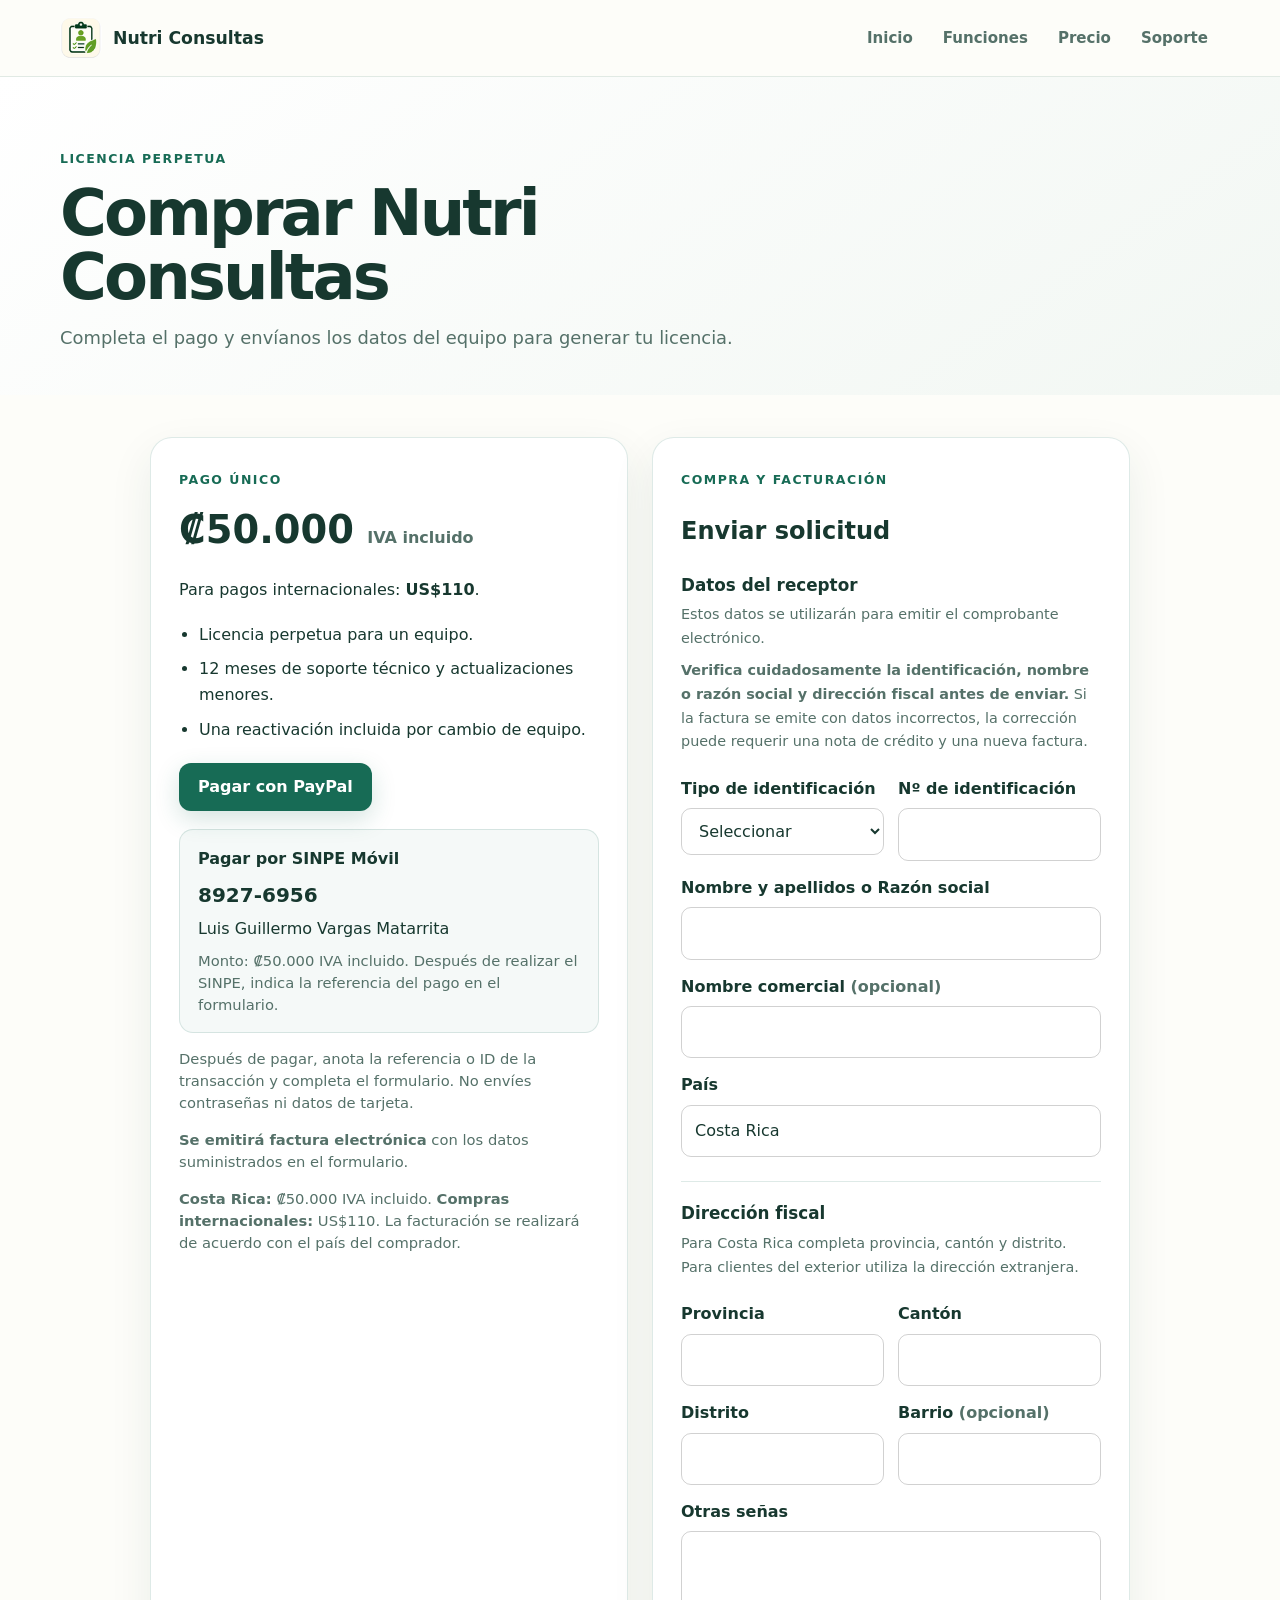
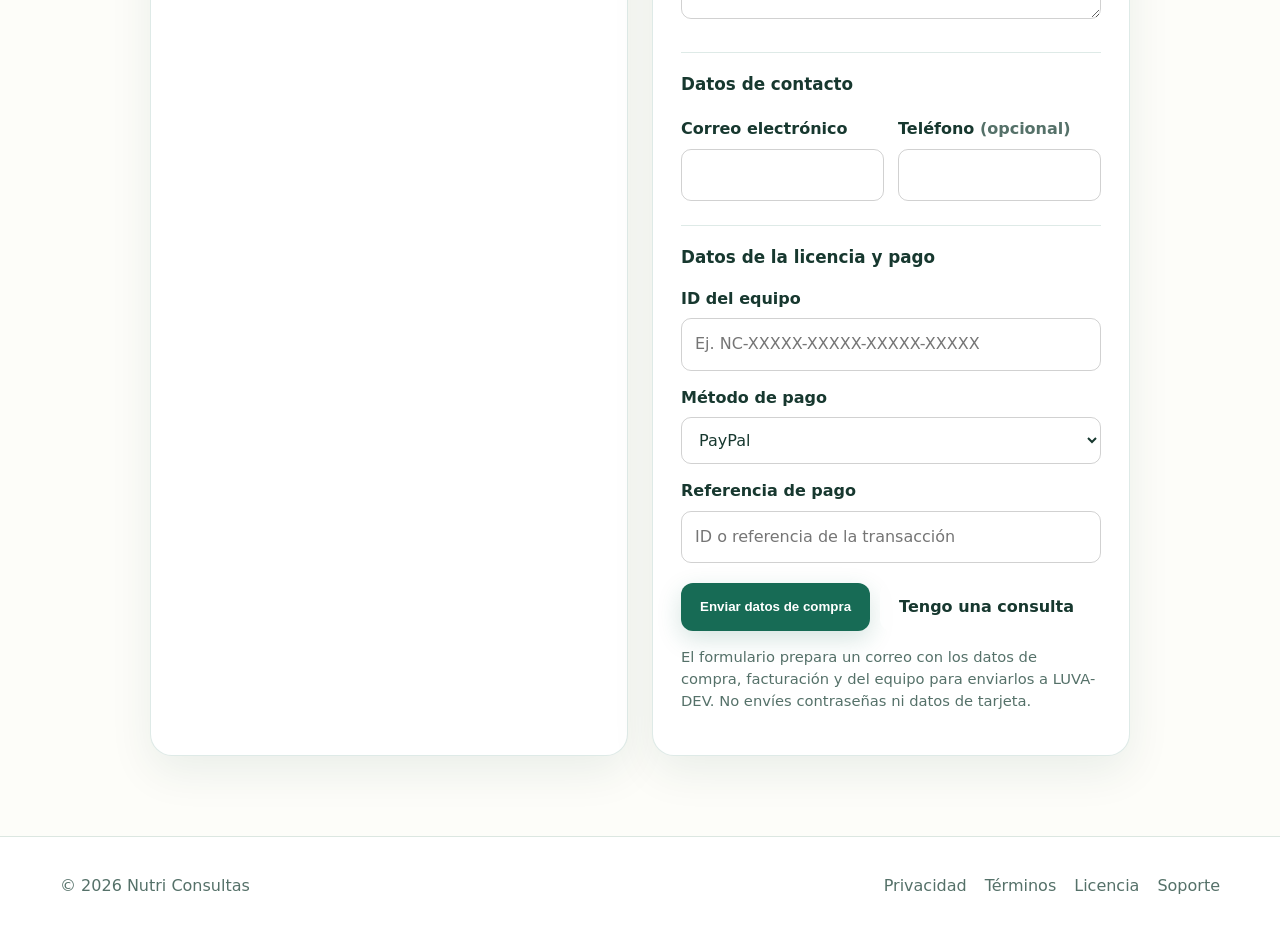
==== comprar.html @ 2721100f "Aclarar facturacion y compras internacionales" ====
<!doctype html>
<html lang="es">
<head>
  <meta charset="utf-8">
  <meta name="viewport" content="width=device-width, initial-scale=1">
  <meta name="description" content="Compra una licencia perpetua de Nutri Consultas.">
  <title>Comprar licencia — Nutri Consultas</title>
  <link rel="icon" href="assets/nutri_consultas.ico">
  <link rel="stylesheet" href="assets/styles.css">
  <style>
    .purchase-wrap{max-width:980px;margin:0 auto;display:grid;grid-template-columns:1fr 1fr;gap:24px}
    .purchase-card{background:var(--surface,#fff);border:1px solid rgba(23,107,85,.14);border-radius:22px;padding:28px;box-shadow:0 16px 44px rgba(18,70,55,.08)}
    .purchase-price{font-size:2.4rem;font-weight:800;margin:.35rem 0}.purchase-price small{font-size:1rem;font-weight:600;color:var(--ink-soft)}
    .purchase-card label{display:block;font-weight:700;margin:14px 0 6px}
    .purchase-card input,.purchase-card select,.purchase-card textarea{width:100%;box-sizing:border-box;padding:12px 13px;border:1px solid rgba(0,0,0,.18);border-radius:10px;background:transparent;color:inherit;font:inherit}
    .purchase-card textarea{min-height:88px;resize:vertical}
    .form-grid{display:grid;grid-template-columns:1fr 1fr;gap:0 14px}
    .form-grid .full{grid-column:1/-1}
    .form-section{margin:24px 0 4px;padding-top:18px;border-top:1px solid rgba(23,107,85,.14)}
    .form-section h3{margin:0 0 4px;font-size:1.05rem}
    .form-section p{margin:0 0 8px;color:var(--ink-soft);font-size:.9rem}
    .foreign-fields[hidden],.cr-fields[hidden]{display:none}
    .purchase-actions{display:flex;gap:10px;flex-wrap:wrap;margin-top:20px}.purchase-actions .btn{border:0;cursor:pointer}
    .purchase-note{font-size:.92rem;color:var(--ink-soft);line-height:1.5}
    .steps{margin:18px 0 0;padding-left:20px}.steps li{margin:8px 0}
    @media(max-width:780px){.purchase-wrap{grid-template-columns:1fr}.purchase-card{padding:22px}}
  </style>
</head>
<body>
<header class="site-header"><div class="container nav"><a class="brand" href="index.html"><img src="assets/nutri_consultas_64x64.png" alt=""><span>Nutri Consultas</span></a><nav class="nav-links" aria-label="Navegación principal"><a href="index.html">Inicio</a><a href="index.html#funciones">Funciones</a><a href="index.html#precio">Precio</a><a href="soporte.html">Soporte</a></nav></div></header>
<main>
<section class="page-hero"><div class="container"><span class="eyebrow">Licencia perpetua</span><h1>Comprar Nutri Consultas</h1><p>Completa el pago y envíanos los datos del equipo para generar tu licencia.</p></div></section>
<section class="page-content"><div class="container purchase-wrap">
  <article class="purchase-card">
    <span class="eyebrow">Pago único</span>
    <div class="purchase-price">₡50.000 <small>IVA incluido</small></div>
    <p>Para pagos internacionales: <strong>US$110</strong>.</p>
    <ul class="steps">
      <li>Licencia perpetua para un equipo.</li>
      <li>12 meses de soporte técnico y actualizaciones menores.</li>
      <li>Una reactivación incluida por cambio de equipo.</li>
    </ul>
    <div class="purchase-actions">
      <a class="btn" href="https://paypal.me/luvadev" target="_blank" rel="noopener noreferrer">Pagar con PayPal</a>
    </div>
    <div style="margin-top:18px;padding:16px 18px;border:1px solid rgba(23,107,85,.14);border-radius:14px;background:rgba(23,107,85,.04)">
      <strong style="display:block;margin-bottom:6px">Pagar por SINPE Móvil</strong>
      <div style="font-size:1.25rem;font-weight:800">8927-6956</div>
      <div style="margin-top:4px">Luis Guillermo Vargas Matarrita</div>
      <div class="purchase-note" style="margin-top:8px">Monto: ₡50.000 IVA incluido. Después de realizar el SINPE, indica la referencia del pago en el formulario.</div>
    </div>
    <p class="purchase-note">Después de pagar, anota la referencia o ID de la transacción y completa el formulario. No envíes contraseñas ni datos de tarjeta.</p>
    <p class="purchase-note"><strong>Se emitirá factura electrónica</strong> con los datos suministrados en el formulario.</p>
    <p class="purchase-note"><strong>Costa Rica:</strong> ₡50.000 IVA incluido. <strong>Compras internacionales:</strong> US$110. La facturación se realizará de acuerdo con el país del comprador.</p>
  </article>

  <article class="purchase-card">
    <span class="eyebrow">Compra y facturación</span>
    <h2>Enviar solicitud</h2>
    <form id="purchaseForm">
      <div class="form-section" style="margin-top:8px;padding-top:0;border-top:0">
        <h3>Datos del receptor</h3>
        <p>Estos datos se utilizarán para emitir el comprobante electrónico.</p>
        <p><strong>Verifica cuidadosamente la identificación, nombre o razón social y dirección fiscal antes de enviar.</strong> Si la factura se emite con datos incorrectos, la corrección puede requerir una nota de crédito y una nueva factura.</p>
      </div>

      <div class="form-grid">
        <div>
          <label for="idType">Tipo de identificación</label>
          <select id="idType" name="idType" required>
            <option value="">Seleccionar</option>
            <option>Cédula física</option>
            <option>Cédula jurídica</option>
            <option>DIMEX</option>
            <option>NITE</option>
            <option>Identificación extranjera</option>
          </select>
        </div>
        <div>
          <label for="identification">Nº de identificación</label>
          <input id="identification" name="identification" required autocomplete="off">
        </div>

        <div class="full">
          <label for="name">Nombre y apellidos o Razón social</label>
          <input id="name" name="name" required autocomplete="name">
        </div>

        <div class="full">
          <label for="commercialName">Nombre comercial <span class="muted">(opcional)</span></label>
          <input id="commercialName" name="commercialName">
        </div>

        <div class="full">
          <label for="country">País</label>
          <input id="country" name="country" required autocomplete="country-name" value="Costa Rica">
        </div>
      </div>

      <div class="form-section">
        <h3>Dirección fiscal</h3>
        <p>Para Costa Rica completa provincia, cantón y distrito. Para clientes del exterior utiliza la dirección extranjera.</p>
      </div>

      <div class="cr-fields" id="crFields">
        <div class="form-grid">
          <div>
            <label for="province">Provincia</label>
            <input id="province" name="province" autocomplete="address-level1">
          </div>
          <div>
            <label for="canton">Cantón</label>
            <input id="canton" name="canton" autocomplete="address-level2">
          </div>
          <div>
            <label for="district">Distrito</label>
            <input id="district" name="district" autocomplete="address-level3">
          </div>
          <div>
            <label for="neighborhood">Barrio <span class="muted">(opcional)</span></label>
            <input id="neighborhood" name="neighborhood">
          </div>
          <div class="full">
            <label for="address">Otras señas</label>
            <textarea id="address" name="address" autocomplete="street-address"></textarea>
          </div>
        </div>
      </div>

      <div class="foreign-fields" id="foreignFields" hidden>
        <label for="foreignAddress">Otras señas extranjeras</label>
        <textarea id="foreignAddress" name="foreignAddress" placeholder="Dirección completa en el país del comprador"></textarea>
      </div>

      <div class="form-section">
        <h3>Datos de contacto</h3>
      </div>

      <div class="form-grid">
        <div>
          <label for="email">Correo electrónico</label>
          <input id="email" name="email" type="email" required autocomplete="email">
        </div>
        <div>
          <label for="phone">Teléfono <span class="muted">(opcional)</span></label>
          <input id="phone" name="phone" type="tel" autocomplete="tel">
        </div>
      </div>

      <div class="form-section">
        <h3>Datos de la licencia y pago</h3>
      </div>

      <label for="machine">ID del equipo</label>
      <input id="machine" name="machine" required placeholder="Ej. NC-XXXXX-XXXXX-XXXXX-XXXXX">

      <label for="method">Método de pago</label>
      <select id="method" name="method">
        <option>PayPal</option>
        <option>SINPE Móvil</option>
        <option>Otro / coordinar pago</option>
      </select>

      <label for="transaction">Referencia de pago</label>
      <input id="transaction" name="transaction" placeholder="ID o referencia de la transacción">

      <div class="purchase-actions">
        <button class="btn" type="submit">Enviar datos de compra</button>
        <a class="btn secondary" href="mailto:luva104.dev@outlook.com?subject=Consulta%20sobre%20licencia%20Nutri%20Consultas">Tengo una consulta</a>
      </div>
    </form>
    <p class="purchase-note">El formulario prepara un correo con los datos de compra, facturación y del equipo para enviarlos a LUVA-DEV. No envíes contraseñas ni datos de tarjeta.</p>
  </article>
</div></section>
</main>
<footer class="site-footer"><div class="container footer"><span>© 2026 Nutri Consultas</span><div class="footer-links"><a href="privacidad.html">Privacidad</a><a href="terminos.html">Términos</a><a href="licencia.html">Licencia</a><a href="soporte.html">Soporte</a></div></div></footer>
<script>
const countryInput = document.getElementById('country');
const crFields = document.getElementById('crFields');
const foreignFields = document.getElementById('foreignFields');

function updateAddressFields(){
  const country = countryInput.value.trim().toLowerCase();
  const isCR = country === 'costa rica' || country === 'cr';
  crFields.hidden = !isCR;
  foreignFields.hidden = isCR;

  ['province','canton','district','address'].forEach(id => {
    document.getElementById(id).required = isCR;
  });
  document.getElementById('foreignAddress').required = !isCR;
}
countryInput.addEventListener('input', updateAddressFields);
countryInput.addEventListener('change', updateAddressFields);
updateAddressFields();

document.getElementById('purchaseForm').addEventListener('submit', function(e){
  e.preventDefault();
  const v = id => document.getElementById(id).value.trim();
  const country = v('country');
  const isCR = country.toLowerCase() === 'costa rica' || country.toLowerCase() === 'cr';
  const subject = 'Compra de licencia - Nutri Consultas';
  const body = [
    'Solicitud de licencia Nutri Consultas',
    '',
    '--- DATOS DE FACTURACIÓN ---',
    'Tipo de identificación: ' + v('idType'),
    'Nº de identificación: ' + v('identification'),
    'Nombre / Razón social: ' + v('name'),
    'Nombre comercial: ' + (v('commercialName') || 'No indicado'),
    'País: ' + country,
    '',
    '--- DIRECCIÓN FISCAL ---',
    isCR ? 'Provincia: ' + v('province') : 'Dirección extranjera: ' + v('foreignAddress'),
    isCR ? 'Cantón: ' + v('canton') : '',
    isCR ? 'Distrito: ' + v('district') : '',
    isCR ? 'Barrio: ' + (v('neighborhood') || 'No indicado') : '',
    isCR ? 'Otras señas: ' + v('address') : '',
    '',
    '--- CONTACTO ---',
    'Correo: ' + v('email'),
    'Teléfono: ' + (v('phone') || 'No indicado'),
    '',
    '--- LICENCIA Y PAGO ---',
    'ID del equipo: ' + v('machine'),
    'Método de pago: ' + v('method'),
    'Referencia de pago: ' + (v('transaction') || 'No indicada'),
    '',
    'Precio: ₡50.000 IVA incluido / US$110 internacional'
  ].filter(Boolean).join('\n');
  window.location.href = 'mailto:luva104.dev@outlook.com?subject=' + encodeURIComponent(subject) + '&body=' + encodeURIComponent(body);
});
</script>
<script src="assets/interactions.js" defer></script>
<!-- Cloudflare Web Analytics --><script type="module" src="https://static.cloudflareinsights.com/beacon.min.js" data-cf-beacon='{"token":"a96ef02358274ae38fc59fee1e3bb360"}'></script><!-- End Cloudflare Web Analytics -->
</body></html>
---- assets/styles.css ----
:root {
  --ink: #17382f;
  --ink-soft: #557169;
  --brand: #176b55;
  --brand-dark: #0d4f3e;
  --accent: #b9dc72;
  --cream: #f7f4e9;
  --surface: #ffffff;
  --line: #dce7e1;
  --shadow: 0 18px 50px rgba(18, 70, 55, .10);
  --radius: 24px;
}

* { box-sizing: border-box; }
html { scroll-behavior: smooth; }
body {
  margin: 0;
  font-family: Inter, "Segoe UI", system-ui, -apple-system, sans-serif;
  color: var(--ink);
  background: #fdfdf9;
  line-height: 1.65;
}
a { color: inherit; }
img { display: block; max-width: 100%; }
.container { width: min(1160px, calc(100% - 40px)); margin: 0 auto; }
.eyebrow { color: var(--brand); font-size: .78rem; font-weight: 800; letter-spacing: .12em; text-transform: uppercase; }
.muted { color: var(--ink-soft); }
.small { color: var(--ink-soft); font-size: .94rem; }

.site-header {
  position: sticky;
  top: 0;
  z-index: 20;
  border-bottom: 1px solid rgba(220, 231, 225, .85);
  background: rgba(253, 253, 249, .92);
  backdrop-filter: blur(16px);
}
.nav { min-height: 76px; display: flex; align-items: center; justify-content: space-between; gap: 24px; }
.brand { display: inline-flex; align-items: center; gap: 11px; text-decoration: none; font-size: 1.08rem; font-weight: 850; white-space: nowrap; }
.brand img { width: 42px; height: 42px; border-radius: 13px; }
.nav-links { display: flex; align-items: center; gap: 6px; }
.nav-links a { padding: 9px 12px; border-radius: 10px; color: var(--ink-soft); font-size: .94rem; font-weight: 650; text-decoration: none; }
.nav-links a:hover, .nav-links a[aria-current="page"] { color: var(--brand-dark); background: #edf6f1; }
.nav-links .nav-cta { margin-left: 6px; color: #fff; background: var(--brand); }
.nav-links .nav-cta:hover { color: #fff; background: var(--brand-dark); }

.hero { position: relative; overflow: hidden; padding: 90px 0 78px; background: radial-gradient(circle at 86% 18%, rgba(185, 220, 114, .31), transparent 27%), linear-gradient(145deg, #fff 0%, #f4f8f2 58%, #f8f5e9 100%); }
.hero::after { content: ""; position: absolute; right: -130px; bottom: -220px; width: 470px; height: 470px; border: 1px solid rgba(23, 107, 85, .16); border-radius: 50%; box-shadow: 0 0 0 54px rgba(23,107,85,.035), 0 0 0 108px rgba(23,107,85,.025); }
.hero-grid { position: relative; z-index: 1; display: grid; grid-template-columns: 1.18fr .82fr; align-items: center; gap: 72px; }
.hero h1 { max-width: 760px; margin: 15px 0 22px; font-size: clamp(3rem, 6vw, 5.45rem); line-height: .98; letter-spacing: -.055em; }
.hero .lead { max-width: 700px; margin: 0; color: var(--ink-soft); font-size: clamp(1.08rem, 2vw, 1.3rem); }
.actions { display: flex; align-items: center; gap: 12px; flex-wrap: wrap; margin-top: 30px; }
.btn { display: inline-flex; align-items: center; justify-content: center; min-height: 48px; padding: 0 19px; border: 1px solid transparent; border-radius: 12px; background: var(--brand); color: #fff; font-weight: 780; text-decoration: none; box-shadow: 0 8px 24px rgba(23, 107, 85, .18); }
.btn:hover { background: var(--brand-dark); }
.btn.secondary { border-color: var(--line); color: var(--ink); background: rgba(255,255,255,.72); box-shadow: none; }
.product-card { position: relative; padding: 34px; border: 1px solid rgba(255,255,255,.9); border-radius: 30px; background: rgba(255,255,255,.78); box-shadow: var(--shadow); backdrop-filter: blur(12px); }
.product-card::before { content: ""; position: absolute; inset: 14px; border: 1px solid rgba(23,107,85,.08); border-radius: 21px; pointer-events: none; }
.product-card img { position: relative; width: min(72%, 250px); margin: 0 auto 25px; border-radius: 28px; filter: drop-shadow(0 18px 25px rgba(13,79,62,.16)); }
.product-card h2 { position: relative; margin: 0; font-size: 1.45rem; }
.product-card p { position: relative; margin-bottom: 0; }
.status { position: relative; display: inline-flex; align-items: center; gap: 8px; margin-bottom: 20px; padding: 7px 10px; border-radius: 999px; color: var(--brand-dark); background: #eaf5ee; font-size: .82rem; font-weight: 760; }
.status::before { content: ""; width: 8px; height: 8px; border-radius: 50%; background: #42a765; box-shadow: 0 0 0 4px rgba(66,167,101,.13); }

.section { padding: 78px 0; }
.section-tinted { border-block: 1px solid var(--line); background: var(--cream); }
.section-heading { display: grid; grid-template-columns: .7fr 1.3fr; gap: 36px; align-items: end; margin-bottom: 34px; }
.section-heading h2 { margin: 6px 0 0; font-size: clamp(2rem, 4vw, 3.35rem); line-height: 1.08; letter-spacing: -.035em; }
.section-heading p { max-width: 650px; margin: 0; justify-self: end; color: var(--ink-soft); font-size: 1.08rem; }
.feature-grid { display: grid; grid-template-columns: repeat(3, 1fr); gap: 18px; }
.feature { min-height: 205px; padding: 25px; border: 1px solid var(--line); border-radius: 20px; background: var(--surface); box-shadow: 0 8px 28px rgba(18,70,55,.045); }
.feature-number { display: grid; width: 38px; height: 38px; place-items: center; margin-bottom: 28px; border-radius: 11px; color: var(--brand-dark); background: #edf6f1; font-size: .78rem; font-weight: 850; }
.feature h3 { margin: 0 0 7px; font-size: 1.08rem; }
.feature p { margin: 0; color: var(--ink-soft); font-size: .94rem; }
.workflow { display: grid; grid-template-columns: repeat(4, 1fr); gap: 0; padding: 12px; border: 1px solid var(--line); border-radius: var(--radius); background: #fff; box-shadow: var(--shadow); }
.workflow-step { position: relative; padding: 26px 24px; }
.workflow-step:not(:last-child)::after { content: "→"; position: absolute; right: -5px; top: 34px; color: #8ba49b; font-weight: 800; }
.workflow-step strong { display: block; margin-bottom: 5px; }
.workflow-step span { color: var(--ink-soft); font-size: .9rem; }
.trust-grid { display: grid; grid-template-columns: 1fr 1fr; gap: 20px; }
.trust-card { padding: 30px; border-radius: var(--radius); }
.trust-card.primary { color: #fff; background: var(--brand-dark); }
.trust-card.light { border: 1px solid var(--line); background: #fff; }
.trust-card h3 { margin: 0 0 10px; font-size: 1.45rem; }
.trust-card p { margin: 0; color: inherit; opacity: .82; }
.cta-panel { display: flex; justify-content: space-between; align-items: center; gap: 28px; padding: 36px 40px; border-radius: 26px; color: #fff; background: linear-gradient(130deg, var(--brand-dark), var(--brand)); box-shadow: var(--shadow); }
.cta-panel h2 { margin: 0 0 6px; font-size: clamp(1.7rem, 3vw, 2.5rem); }
.cta-panel p { margin: 0; opacity: .8; }
.cta-panel .btn { color: var(--brand-dark); background: #fff; box-shadow: none; white-space: nowrap; }

.page-hero { padding: 68px 0 42px; background: linear-gradient(145deg, #fff, #f2f7f3); }
.page-hero h1 { max-width: 820px; margin: 10px 0 14px; font-size: clamp(2.6rem, 5vw, 4.5rem); line-height: 1; letter-spacing: -.045em; }
.page-hero p { max-width: 720px; margin: 0; color: var(--ink-soft); font-size: 1.12rem; }
.page-content { padding: 42px 0 80px; }
.content-layout { display: grid; grid-template-columns: minmax(0, 1fr) 280px; gap: 34px; align-items: start; }
.article { padding: clamp(26px, 5vw, 48px); border: 1px solid var(--line); border-radius: var(--radius); background: #fff; box-shadow: var(--shadow); }
.article h2 { margin: 36px 0 8px; font-size: 1.35rem; }
.article h2:first-child { margin-top: 0; }
.article p, .article li { color: #405e55; }
.article a { color: var(--brand); font-weight: 700; }
.notice { margin-top: 28px; padding: 18px 20px; border-left: 4px solid var(--accent); border-radius: 10px; background: #f5faed; color: #35564b; }
.side-card { position: sticky; top: 104px; padding: 24px; border-radius: 20px; color: #fff; background: var(--brand-dark); }
.side-card h2 { margin: 0 0 8px; font-size: 1.25rem; }
.side-card p { margin: 0 0 18px; opacity: .8; font-size: .93rem; }
.side-card .btn { width: 100%; color: var(--brand-dark); background: #fff; box-shadow: none; }
.support-grid { display: grid; grid-template-columns: repeat(2, 1fr); gap: 18px; }
.support-card { padding: 25px; border: 1px solid var(--line); border-radius: 18px; background: #fff; }
.support-card h2 { margin: 0 0 8px; font-size: 1.2rem; }
.support-card p { margin: 0; color: var(--ink-soft); }
.support-contact { grid-column: 1 / -1; display: flex; align-items: center; justify-content: space-between; gap: 25px; color: #fff; background: var(--brand-dark); }
.support-contact p { color: rgba(255,255,255,.76); }
.support-contact .btn { color: var(--brand-dark); background: #fff; box-shadow: none; white-space: nowrap; }

.site-footer { padding: 36px 0; border-top: 1px solid var(--line); background: #fff; color: var(--ink-soft); }
.footer { display: flex; justify-content: space-between; align-items: center; gap: 20px; flex-wrap: wrap; }
.footer-links { display: flex; gap: 18px; flex-wrap: wrap; }
.footer a { color: var(--ink-soft); text-decoration: none; }
.footer a:hover { color: var(--brand); }

@media (max-width: 900px) {
  .hero-grid, .section-heading, .content-layout { grid-template-columns: 1fr; }
  .hero { padding-top: 64px; }
  .hero-grid { gap: 42px; }
  .product-card { max-width: 520px; }
  .section-heading p { justify-self: start; }
  .feature-grid { grid-template-columns: repeat(2, 1fr); }
  .workflow { grid-template-columns: repeat(2, 1fr); }
  .workflow-step:nth-child(2)::after { display: none; }
  .side-card { position: static; }
}

@media (max-width: 680px) {
  .container { width: min(100% - 28px, 1160px); }
  .site-header { position: static; }
  .nav { min-height: auto; padding: 12px 0 10px; align-items: flex-start; flex-direction: column; }
  .nav-links { width: 100%; padding-bottom: 2px; overflow-x: auto; scrollbar-width: none; }
  .nav-links::-webkit-scrollbar { display: none; }
  .nav-links a { flex: 0 0 auto; padding: 8px 10px; }
  .nav-links .nav-cta { margin-left: 0; }
  .hero { padding: 52px 0 58px; }
  .hero h1 { font-size: clamp(2.8rem, 15vw, 4.2rem); }
  .product-card { padding: 28px; }
  .section { padding: 58px 0; }
  .feature-grid, .workflow, .trust-grid, .support-grid { grid-template-columns: 1fr; }
  .workflow-step:not(:last-child)::after { display: none; }
  .feature { min-height: auto; }
  .support-contact { grid-column: auto; align-items: flex-start; flex-direction: column; }
  .cta-panel { align-items: flex-start; flex-direction: column; padding: 30px 26px; }
  .page-hero { padding-top: 48px; }
}

@media (prefers-reduced-motion: reduce) { html { scroll-behavior: auto; } }


/* Modern motion and interaction layer */
::selection { color: #fff; background: var(--brand); }
.site-header { transition: box-shadow .3s ease, background-color .3s ease, border-color .3s ease; }
.site-header.is-scrolled {
  border-color: rgba(23, 107, 85, .12);
  background: rgba(253, 253, 249, .96);
  box-shadow: 0 10px 35px rgba(18, 70, 55, .08);
}
.brand img { transition: transform .35s cubic-bezier(.2,.8,.2,1), filter .35s ease; }
.brand:hover img { transform: rotate(-4deg) scale(1.06); filter: drop-shadow(0 7px 12px rgba(23,107,85,.2)); }
.nav-links a { position: relative; transition: color .22s ease, background-color .22s ease, transform .22s ease; }
.nav-links a:hover { transform: translateY(-1px); }
.btn {
  position: relative;
  overflow: hidden;
  isolation: isolate;
  transition: transform .25s cubic-bezier(.2,.8,.2,1), box-shadow .25s ease, background-color .25s ease;
}
.btn::after {
  content: "";
  position: absolute;
  z-index: -1;
  inset: 0;
  background: linear-gradient(110deg, transparent 25%, rgba(255,255,255,.26) 48%, transparent 72%);
  transform: translateX(-130%);
  transition: transform .65s ease;
}
.btn:hover { transform: translateY(-2px); box-shadow: 0 13px 28px rgba(23,107,85,.22); }
.btn:hover::after { transform: translateX(130%); }
.btn:active { transform: translateY(0) scale(.98); }
.btn:focus-visible, .nav-links a:focus-visible, .brand:focus-visible, .footer a:focus-visible {
  outline: 3px solid rgba(185,220,114,.8);
  outline-offset: 3px;
}
.hero::before {
  content: "";
  position: absolute;
  width: 420px;
  height: 420px;
  left: -190px;
  top: -210px;
  border-radius: 50%;
  background: radial-gradient(circle, rgba(23,107,85,.11), transparent 68%);
  animation: ambient-drift 12s ease-in-out infinite alternate;
}
.hero::after { animation: ambient-drift 15s ease-in-out -4s infinite alternate-reverse; }
.product-card { transition: transform .45s cubic-bezier(.2,.8,.2,1), box-shadow .45s ease, border-color .45s ease; }
.product-card:hover { transform: translateY(-7px) rotate(.25deg); box-shadow: 0 28px 65px rgba(18,70,55,.16); border-color: rgba(185,220,114,.75); }
.product-card img { animation: gentle-float 5.5s ease-in-out infinite; }
.status::before { animation: status-pulse 2.4s ease-out infinite; }
.feature, .support-card, .trust-card, .article, .side-card, .workflow {
  transition: transform .3s cubic-bezier(.2,.8,.2,1), box-shadow .3s ease, border-color .3s ease;
}
.feature:hover, .support-card:not(.support-contact):hover {
  transform: translateY(-5px);
  border-color: rgba(23,107,85,.28);
  box-shadow: 0 20px 42px rgba(18,70,55,.10);
}
.feature-number { transition: color .25s ease, background-color .25s ease, transform .3s cubic-bezier(.2,.8,.2,1); }
.feature:hover .feature-number { color: #fff; background: var(--brand); transform: rotate(-5deg) scale(1.08); }
.workflow-step { transition: background-color .25s ease, transform .25s ease; border-radius: 16px; }
.workflow-step:hover { z-index: 1; background: #f3f8f4; transform: translateY(-3px); }
.trust-card:hover { transform: translateY(-4px); box-shadow: 0 20px 44px rgba(18,70,55,.12); }
.cta-panel { position: relative; overflow: hidden; }
.cta-panel::before {
  content: "";
  position: absolute;
  width: 240px;
  height: 240px;
  right: 14%;
  top: -170px;
  border: 1px solid rgba(255,255,255,.18);
  border-radius: 50%;
  box-shadow: 0 0 0 42px rgba(255,255,255,.035), 0 0 0 84px rgba(255,255,255,.025);
}
.reveal {
  opacity: 0;
  transform: translateY(24px);
  transition: opacity .7s cubic-bezier(.2,.7,.2,1), transform .7s cubic-bezier(.2,.7,.2,1);
  transition-delay: var(--reveal-delay, 0ms);
}
.reveal.is-visible { opacity: 1; transform: none; }
@keyframes gentle-float { 0%,100% { transform: translateY(0); } 50% { transform: translateY(-8px); } }
@keyframes ambient-drift { from { transform: translate3d(0,0,0) scale(1); } to { transform: translate3d(34px,24px,0) scale(1.08); } }
@keyframes status-pulse { 0% { box-shadow: 0 0 0 0 rgba(66,167,101,.32); } 70%,100% { box-shadow: 0 0 0 9px rgba(66,167,101,0); } }
@media (max-width: 680px) {
  .site-header { position: sticky; }
  .product-card:hover, .feature:hover, .support-card:not(.support-contact):hover, .trust-card:hover { transform: none; }
}
@media (prefers-reduced-motion: reduce) {
  *, *::before, *::after { scroll-behavior: auto !important; animation-duration: .01ms !important; animation-iteration-count: 1 !important; transition-duration: .01ms !important; }
  .reveal { opacity: 1; transform: none; }
}


/* Commercial license and pricing */
.pricing-section {
  position: relative;
  overflow: hidden;
  background: linear-gradient(145deg, #f7fbf8 0%, #ffffff 54%, #f8f5e9 100%);
}
.pricing-section::before {
  content: "";
  position: absolute;
  width: 420px;
  height: 420px;
  right: -230px;
  top: 70px;
  border-radius: 50%;
  background: radial-gradient(circle, rgba(185,220,114,.2), transparent 68%);
  pointer-events: none;
}
.pricing-layout {
  position: relative;
  display: grid;
  grid-template-columns: minmax(0, 1.35fr) minmax(300px, .65fr);
  gap: 20px;
  align-items: stretch;
}
.price-card {
  padding: clamp(28px, 5vw, 48px);
  border: 1px solid rgba(23,107,85,.18);
  border-radius: 30px;
  background: #fff;
  box-shadow: 0 24px 70px rgba(18,70,55,.12);
}
.price-top {
  display: flex;
  justify-content: space-between;
  align-items: flex-start;
  gap: 24px;
  padding-bottom: 28px;
  border-bottom: 1px solid var(--line);
}
.price-label { color: var(--brand); font-weight: 850; }
.price {
  margin: 4px 0 2px;
  color: var(--brand-dark);
  font-size: clamp(3.3rem, 7vw, 5.6rem);
  font-weight: 900;
  line-height: .95;
  letter-spacing: -.06em;
}
.price span { margin-right: 4px; font-size: .48em; vertical-align: top; }
.price-top p { margin: 10px 0 0; color: var(--ink-soft); }
.price-badge {
  flex: 0 0 auto;
  padding: 8px 12px;
  border-radius: 999px;
  color: var(--brand-dark);
  background: #eaf5ee;
  font-size: .82rem;
  font-weight: 800;
}
.included-list {
  display: grid;
  grid-template-columns: repeat(2, 1fr);
  gap: 16px;
  margin: 28px 0;
  padding: 0;
  list-style: none;
}
.included-list li {
  position: relative;
  padding: 0 0 0 30px;
}
.included-list li::before {
  content: "✓";
  position: absolute;
  left: 0;
  top: 1px;
  display: grid;
  width: 20px;
  height: 20px;
  place-items: center;
  border-radius: 50%;
  color: #fff;
  background: var(--brand);
  font-size: .72rem;
  font-weight: 900;
}
.included-list strong, .included-list span { display: block; }
.included-list span { margin-top: 3px; color: var(--ink-soft); font-size: .9rem; }
.price-action { width: 100%; }
.version-card {
  padding: clamp(28px, 4vw, 38px);
  border-radius: 30px;
  color: #fff;
  background: linear-gradient(150deg, var(--brand-dark), #176b55);
  box-shadow: var(--shadow);
}
.version-card .eyebrow { color: var(--accent); }
.version-card h3 { margin: 12px 0 9px; font-size: 1.35rem; line-height: 1.2; }
.version-card p { margin: 0; color: rgba(255,255,255,.78); }
.version-card a { display: inline-block; margin-top: 24px; color: #fff; font-weight: 750; }
.version-divider { height: 1px; margin: 28px 0; background: rgba(255,255,255,.17); }
.price-card, .version-card {
  transition: transform .3s cubic-bezier(.2,.8,.2,1), box-shadow .3s ease;
}
.price-card:hover, .version-card:hover { transform: translateY(-5px); }
@media (max-width: 900px) {
  .pricing-layout { grid-template-columns: 1fr; }
}
@media (max-width: 680px) {
  .price-top { flex-direction: column; }
  .included-list { grid-template-columns: 1fr; }
  .price-card:hover, .version-card:hover { transform: none; }
}

/* Keep workflow cards legible when the browser/OS uses a dark color scheme. */
@media (prefers-color-scheme: dark) {
  .workflow {
    background: #14261f;
    border-color: #294239;
  }
  .workflow-step {
    color: #edf5f1;
  }
  .workflow-step span {
    color: #aebfb8;
  }
  .workflow-step:hover,
  .workflow-step:focus,
  .workflow-step:active {
    background: #1d332a;
  }
  .workflow-step:hover strong,
  .workflow-step:focus strong,
  .workflow-step:active strong {
    color: #ffffff;
  }
  .workflow-step:hover span,
  .workflow-step:focus span,
  .workflow-step:active span {
    color: #c4d2cc;
  }
}
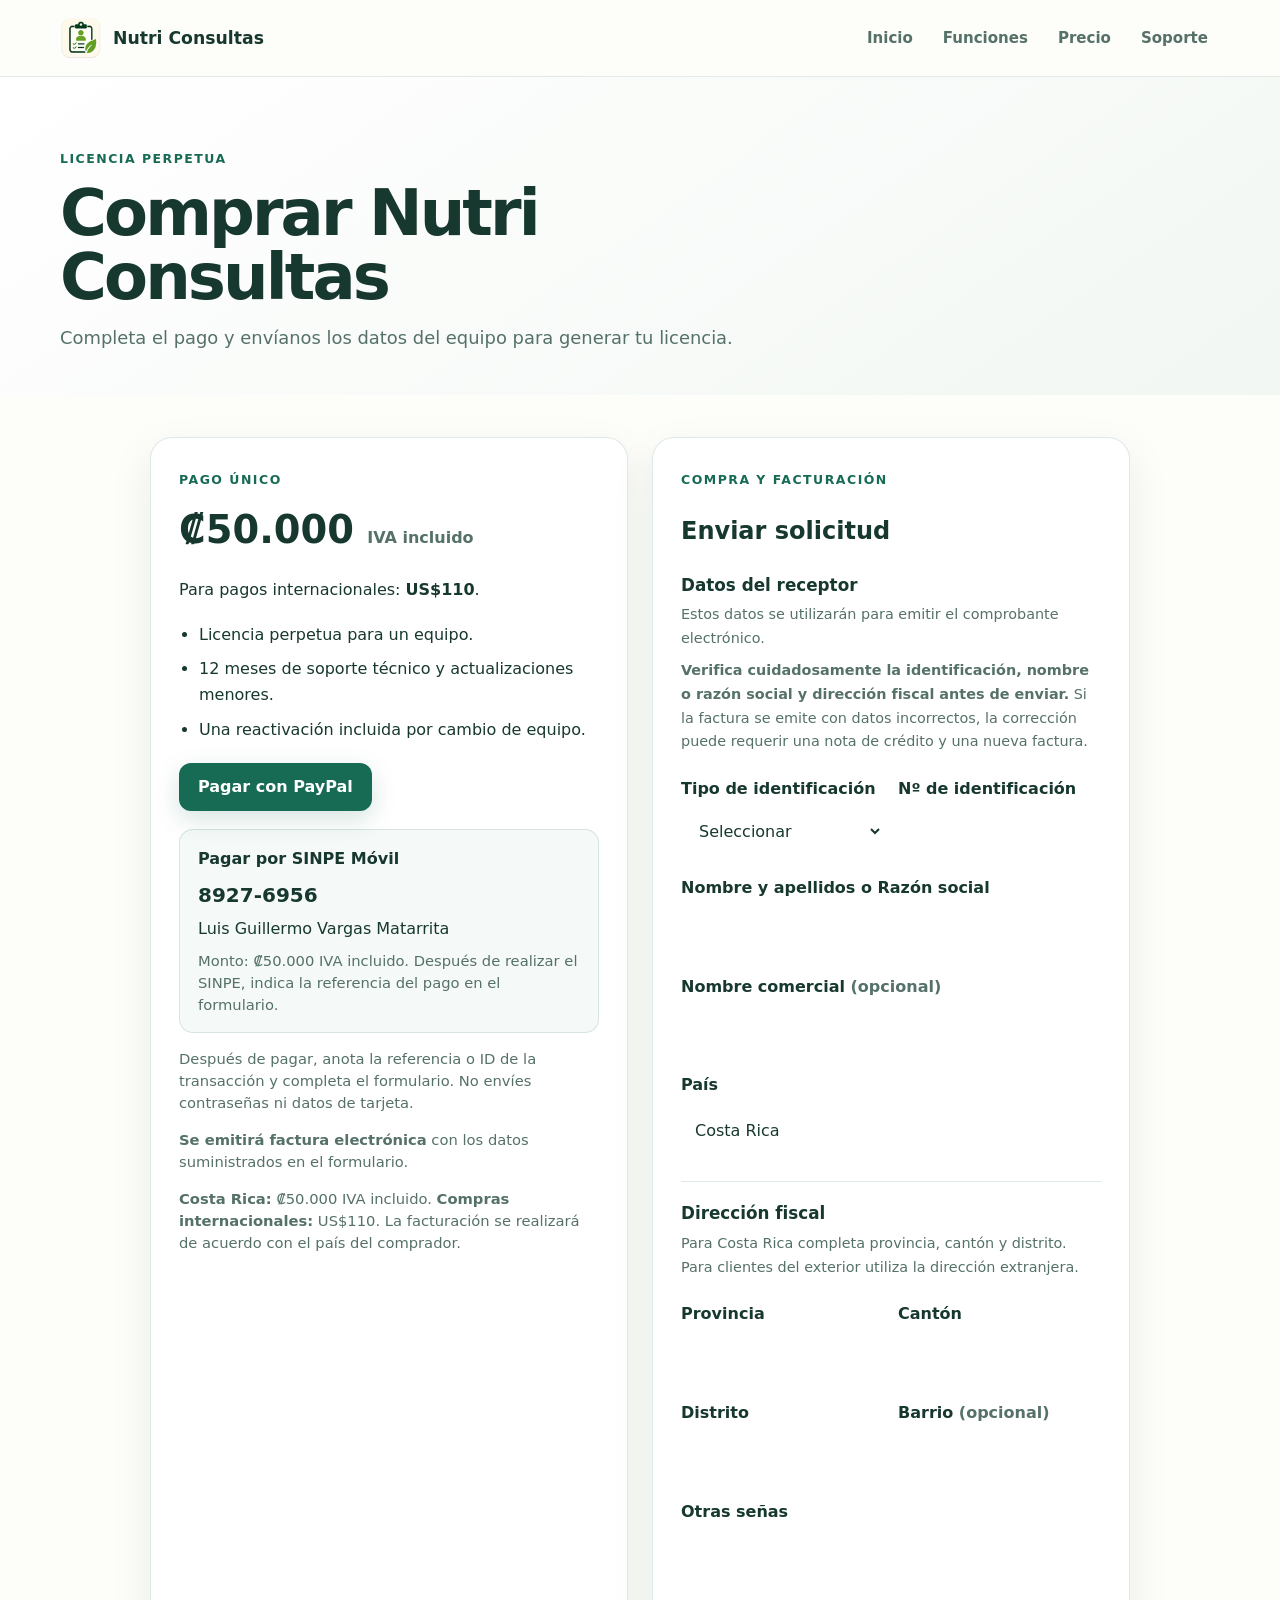
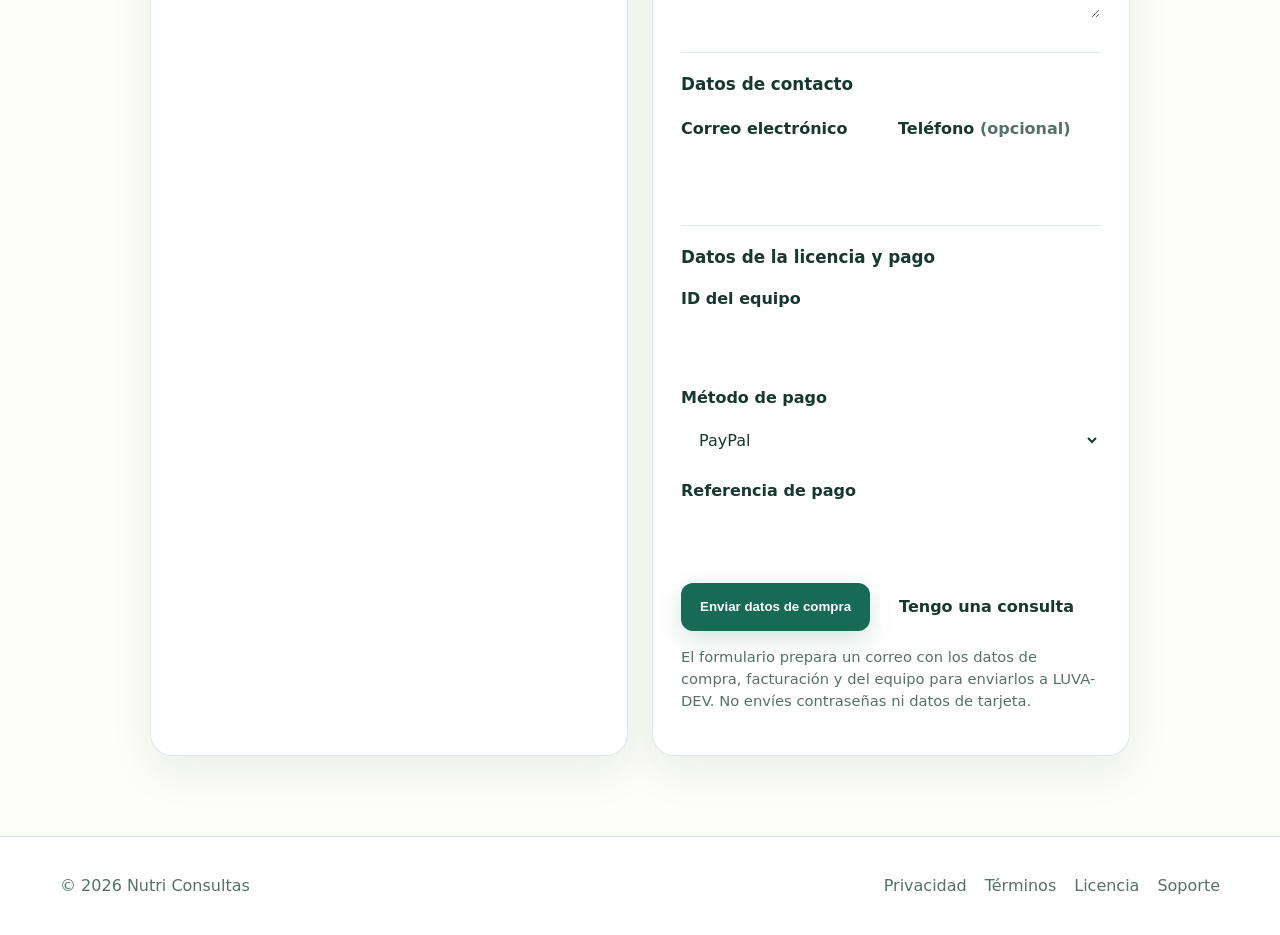
==== commit 7a5a0715: "Mejorar contraste y bordes del formulario de compra" ====
--- a/comprar.html
+++ b/comprar.html
@@ -12,7 +12,10 @@
     .purchase-card{background:var(--surface,#fff);border:1px solid rgba(23,107,85,.14);border-radius:22px;padding:28px;box-shadow:0 16px 44px rgba(18,70,55,.08)}
     .purchase-price{font-size:2.4rem;font-weight:800;margin:.35rem 0}.purchase-price small{font-size:1rem;font-weight:600;color:var(--ink-soft)}
     .purchase-card label{display:block;font-weight:700;margin:14px 0 6px}
-    .purchase-card input,.purchase-card select,.purchase-card textarea{width:100%;box-sizing:border-box;padding:12px 13px;border:1px solid rgba(0,0,0,.18);border-radius:10px;background:transparent;color:inherit;font:inherit}
+    .purchase-card input,.purchase-card select,.purchase-card textarea{width:100%;box-sizing:border-box;padding:12px 13px;border:1px solid rgba(255,255,255,.22);border-radius:12px;background:rgba(255,255,255,.055);color:inherit;font:inherit;outline:none;box-shadow:inset 0 1px 0 rgba(255,255,255,.025);transition:border-color .18s ease,background .18s ease,box-shadow .18s ease}
+    .purchase-card input::placeholder,.purchase-card textarea::placeholder{color:rgba(255,255,255,.44)}
+    .purchase-card input:hover,.purchase-card select:hover,.purchase-card textarea:hover{border-color:rgba(255,255,255,.34);background:rgba(255,255,255,.07)}
+    .purchase-card input:focus,.purchase-card select:focus,.purchase-card textarea:focus{border-color:rgba(117,214,181,.9);background:rgba(255,255,255,.085);box-shadow:0 0 0 3px rgba(117,214,181,.14)}
     .purchase-card textarea{min-height:88px;resize:vertical}
     .form-grid{display:grid;grid-template-columns:1fr 1fr;gap:0 14px}
     .form-grid .full{grid-column:1/-1}
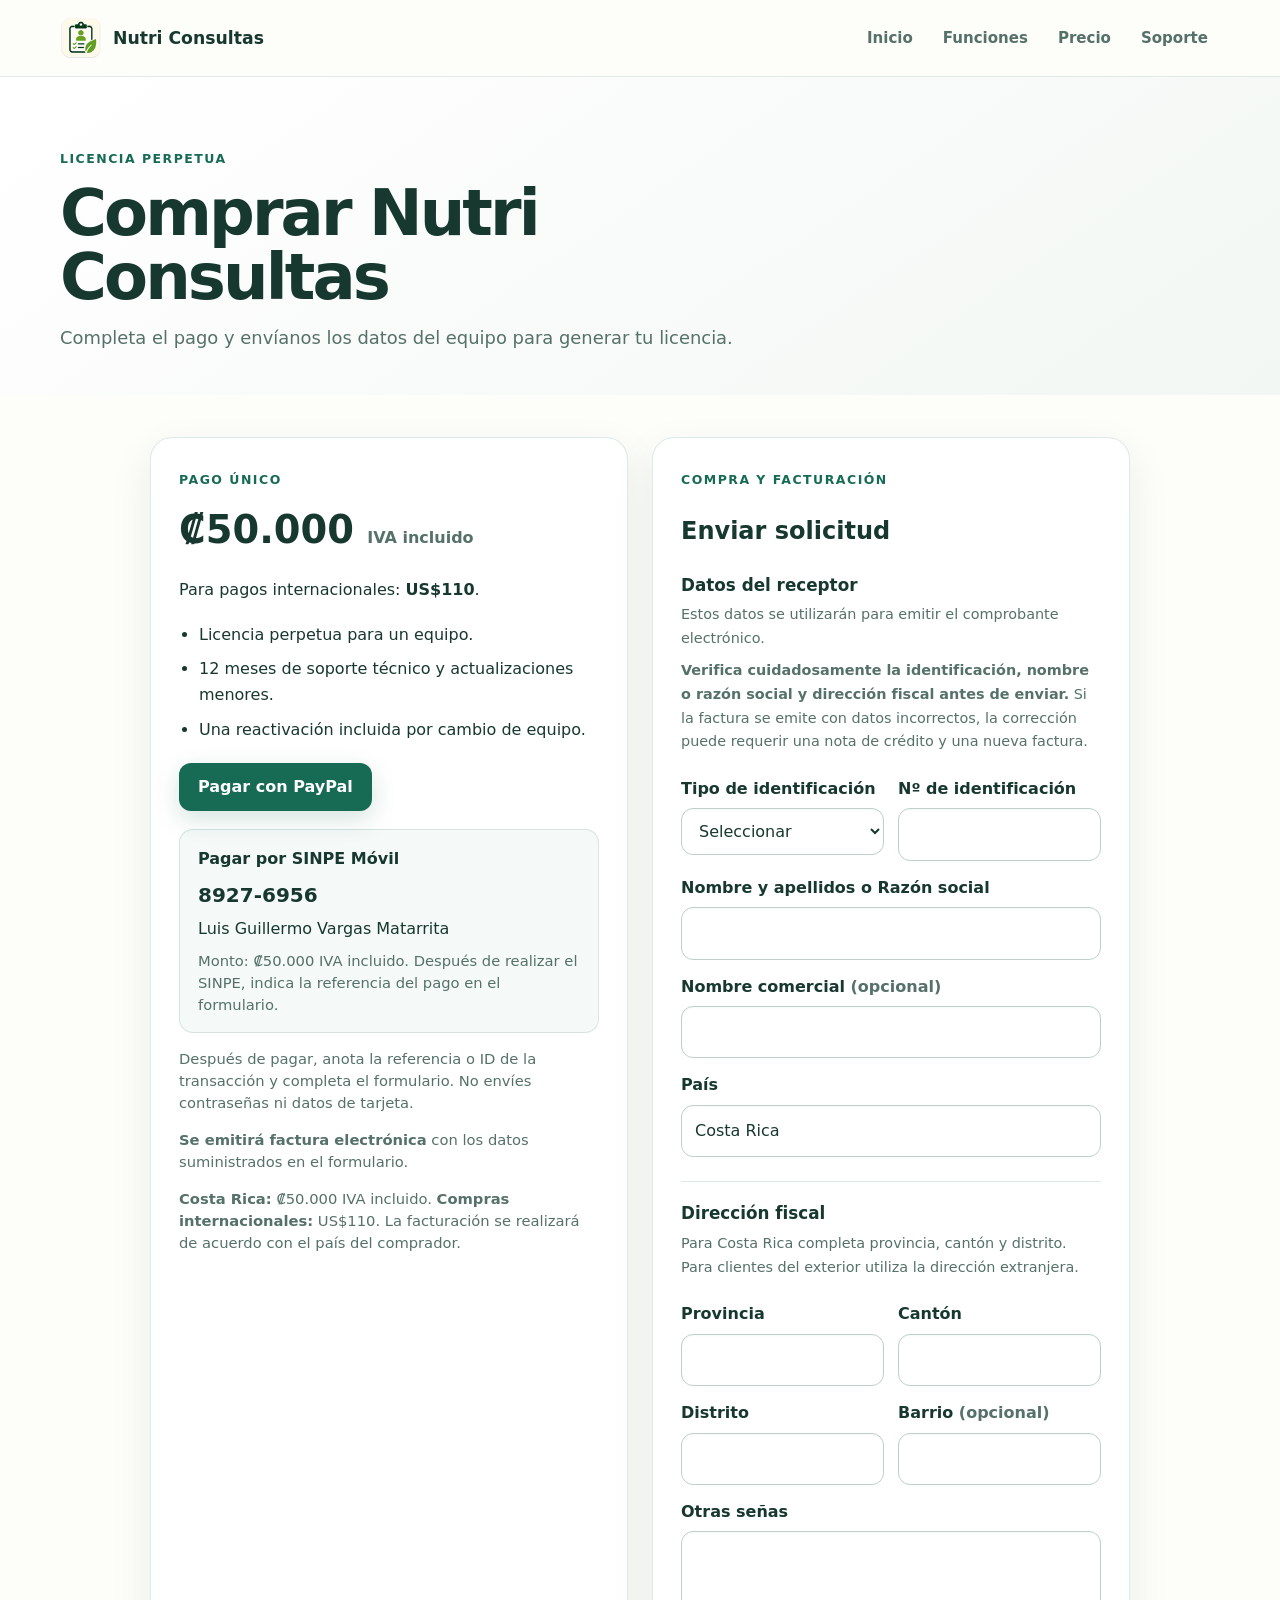
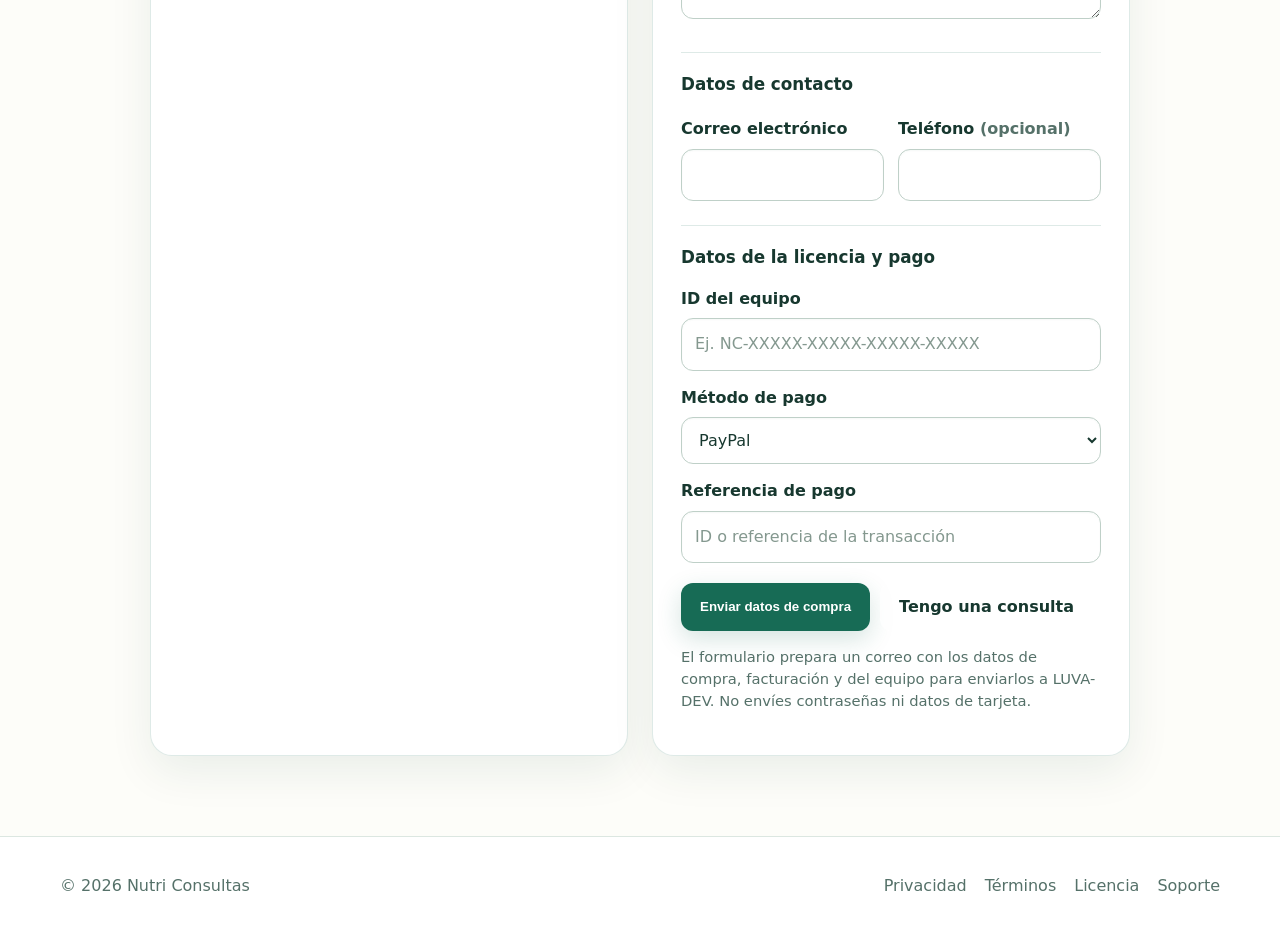
==== commit 19bf7b0a: "Ajustar campos del formulario para temas claro y oscuro" ====
--- a/comprar.html
+++ b/comprar.html
@@ -12,11 +12,23 @@
     .purchase-card{background:var(--surface,#fff);border:1px solid rgba(23,107,85,.14);border-radius:22px;padding:28px;box-shadow:0 16px 44px rgba(18,70,55,.08)}
     .purchase-price{font-size:2.4rem;font-weight:800;margin:.35rem 0}.purchase-price small{font-size:1rem;font-weight:600;color:var(--ink-soft)}
     .purchase-card label{display:block;font-weight:700;margin:14px 0 6px}
-    .purchase-card input,.purchase-card select,.purchase-card textarea{width:100%;box-sizing:border-box;padding:12px 13px;border:1px solid rgba(255,255,255,.22);border-radius:12px;background:rgba(255,255,255,.055);color:inherit;font:inherit;outline:none;box-shadow:inset 0 1px 0 rgba(255,255,255,.025);transition:border-color .18s ease,background .18s ease,box-shadow .18s ease}
-    .purchase-card input::placeholder,.purchase-card textarea::placeholder{color:rgba(255,255,255,.44)}
-    .purchase-card input:hover,.purchase-card select:hover,.purchase-card textarea:hover{border-color:rgba(255,255,255,.34);background:rgba(255,255,255,.07)}
-    .purchase-card input:focus,.purchase-card select:focus,.purchase-card textarea:focus{border-color:rgba(117,214,181,.9);background:rgba(255,255,255,.085);box-shadow:0 0 0 3px rgba(117,214,181,.14)}
+    .purchase-card input,.purchase-card select,.purchase-card textarea{width:100%;box-sizing:border-box;padding:12px 13px;border:1px solid #bfd0c8;border-radius:12px;background:#ffffff;color:var(--ink);font:inherit;outline:none;box-shadow:inset 0 1px 2px rgba(18,70,55,.04);transition:border-color .18s ease,background .18s ease,box-shadow .18s ease}
+    .purchase-card input::placeholder,.purchase-card textarea::placeholder{color:#84988f}
+    .purchase-card select{color-scheme:light;background-color:#fff}
+    .purchase-card select option{background:#ffffff;color:#17382f}
+    .purchase-card select option:checked{background:#dcefe7;color:#0d4f3e}
+    .purchase-card input:hover,.purchase-card select:hover,.purchase-card textarea:hover{border-color:#8eb4a5;background:#fbfefd}
+    .purchase-card input:focus,.purchase-card select:focus,.purchase-card textarea:focus{border-color:#39a77f;background:#fff;box-shadow:0 0 0 3px rgba(57,167,127,.14)}
     .purchase-card textarea{min-height:88px;resize:vertical}
+    @media(prefers-color-scheme:dark){
+      .purchase-card input,.purchase-card select,.purchase-card textarea{border-color:rgba(255,255,255,.22);background:rgba(255,255,255,.055);color:#f5f7f8;box-shadow:inset 0 1px 0 rgba(255,255,255,.025)}
+      .purchase-card input::placeholder,.purchase-card textarea::placeholder{color:rgba(255,255,255,.44)}
+      .purchase-card select{color-scheme:dark;background-color:rgba(255,255,255,.055)}
+      .purchase-card select option{background:#172923;color:#f5f7f8}
+      .purchase-card select option:checked{background:#245c4d;color:#fff}
+      .purchase-card input:hover,.purchase-card select:hover,.purchase-card textarea:hover{border-color:rgba(255,255,255,.34);background:rgba(255,255,255,.07)}
+      .purchase-card input:focus,.purchase-card select:focus,.purchase-card textarea:focus{border-color:rgba(117,214,181,.9);background:rgba(255,255,255,.085);box-shadow:0 0 0 3px rgba(117,214,181,.14)}
+    }
     .form-grid{display:grid;grid-template-columns:1fr 1fr;gap:0 14px}
     .form-grid .full{grid-column:1/-1}
     .form-section{margin:24px 0 4px;padding-top:18px;border-top:1px solid rgba(23,107,85,.14)}
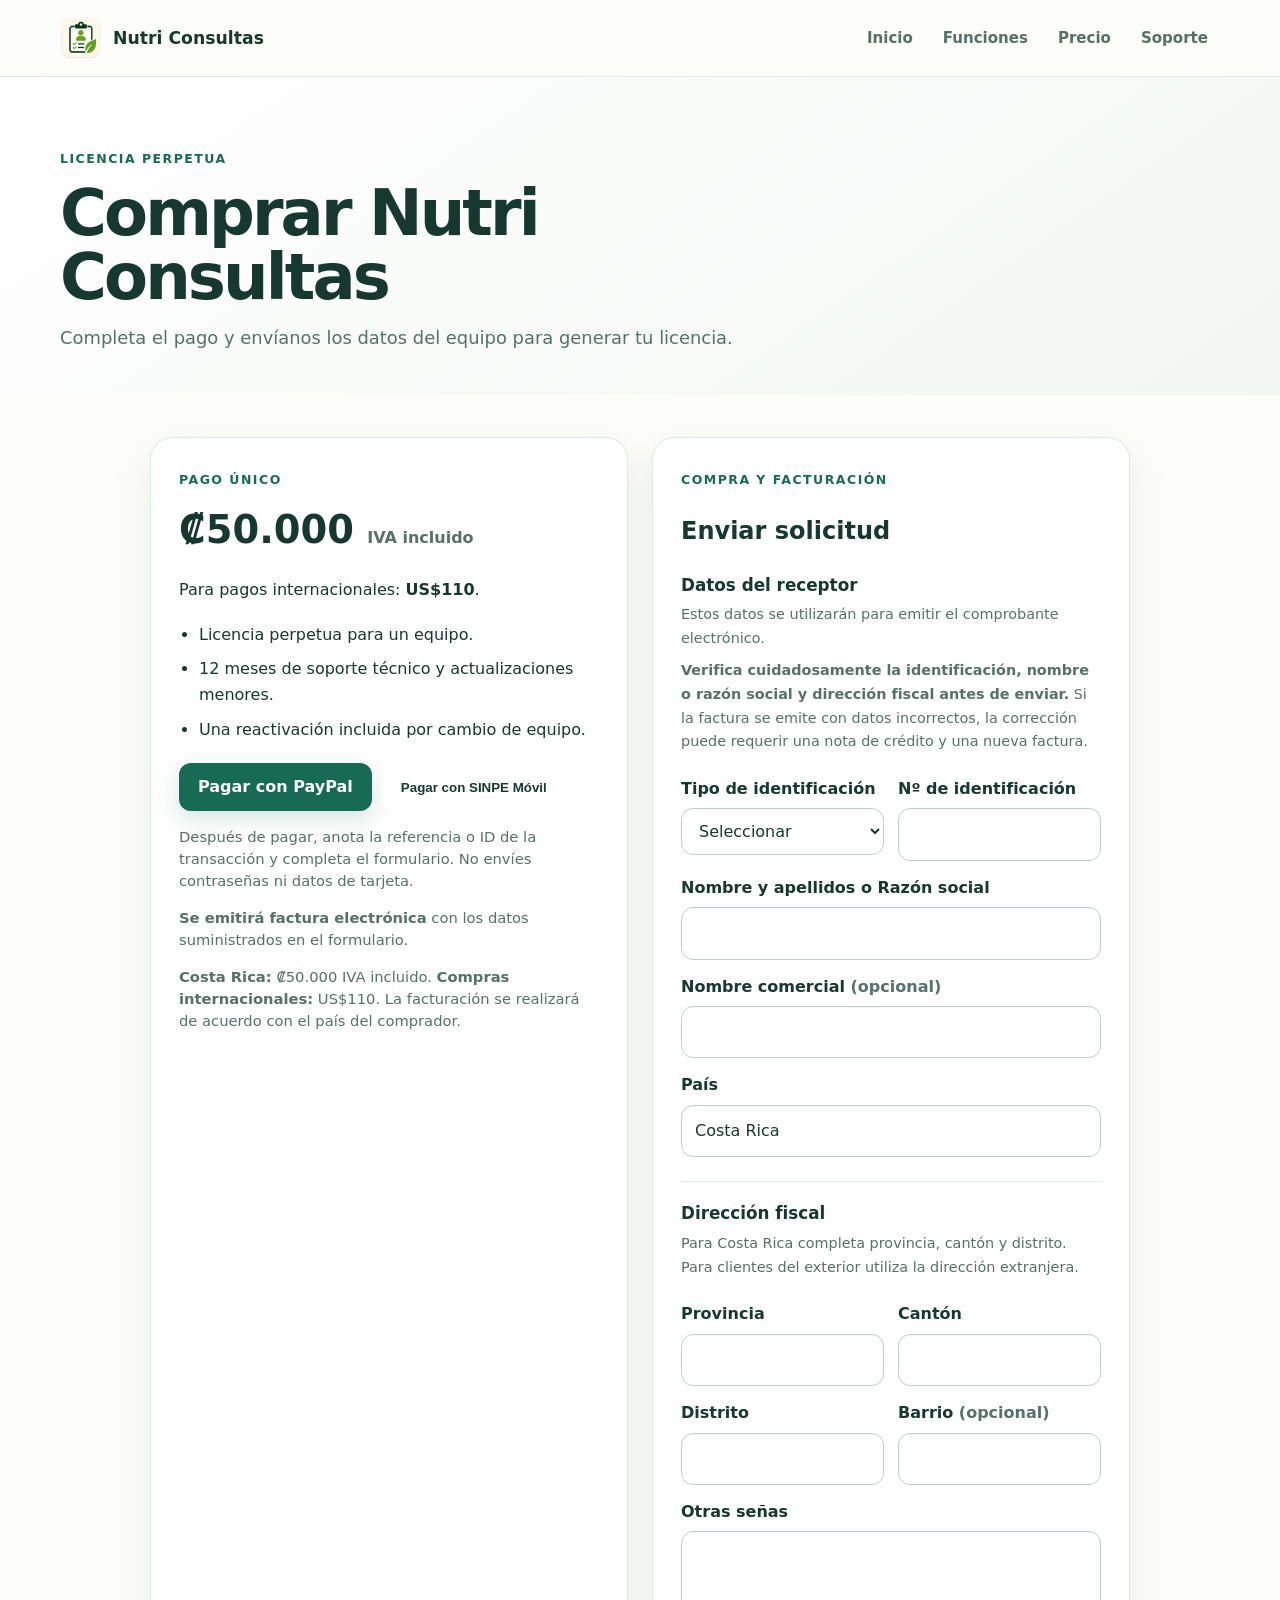
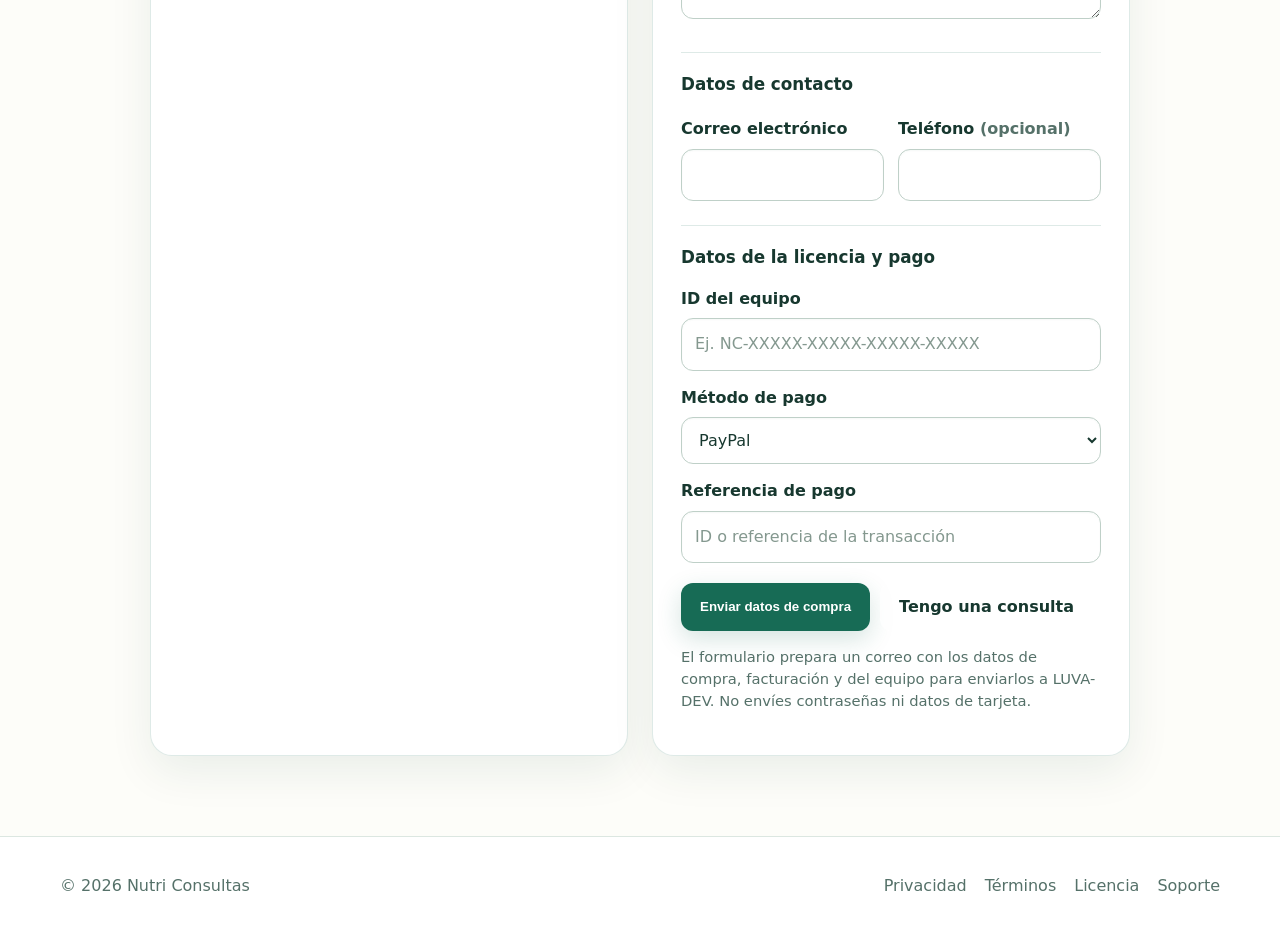
==== commit 9f2e091c: "Add SINPE Movil payment button and details dialog" ====
--- a/comprar.html
+++ b/comprar.html
@@ -37,6 +37,13 @@
     .foreign-fields[hidden],.cr-fields[hidden]{display:none}
     .purchase-actions{display:flex;gap:10px;flex-wrap:wrap;margin-top:20px}.purchase-actions .btn{border:0;cursor:pointer}
     .purchase-note{font-size:.92rem;color:var(--ink-soft);line-height:1.5}
+    .sinpe-dialog{width:min(440px,calc(100vw - 32px));max-height:calc(100dvh - 32px);overflow:auto;box-sizing:border-box;padding:28px;border:1px solid rgba(23,107,85,.22);border-radius:22px;background:var(--surface,#fff);color:var(--ink);box-shadow:0 24px 90px rgba(0,0,0,.3)}
+    .sinpe-dialog::backdrop{background:rgba(5,20,16,.72)}
+    .sinpe-dialog h2{margin:0 0 12px}.sinpe-dialog .sinpe-number{font-size:2rem;font-weight:800;letter-spacing:.02em;margin:12px 0 4px}
+    .sinpe-dialog .sinpe-holder{font-weight:650;margin-bottom:14px}
+    .sinpe-dialog .purchase-actions{justify-content:flex-start}.sinpe-dialog button{cursor:pointer}
+    .sinpe-copy-status{min-height:1.5em;font-size:.88rem;color:var(--ink-soft)}
+    @media(prefers-color-scheme:dark){.sinpe-dialog{background:#1b2621;color:#f4f7f5}}
     .steps{margin:18px 0 0;padding-left:20px}.steps li{margin:8px 0}
     @media(max-width:780px){.purchase-wrap{grid-template-columns:1fr}.purchase-card{padding:22px}}
   </style>
@@ -57,12 +64,7 @@
     </ul>
     <div class="purchase-actions">
       <a class="btn" href="https://paypal.me/luvadev" target="_blank" rel="noopener noreferrer">Pagar con PayPal</a>
-    </div>
-    <div style="margin-top:18px;padding:16px 18px;border:1px solid rgba(23,107,85,.14);border-radius:14px;background:rgba(23,107,85,.04)">
-      <strong style="display:block;margin-bottom:6px">Pagar por SINPE Móvil</strong>
-      <div style="font-size:1.25rem;font-weight:800">8927-6956</div>
-      <div style="margin-top:4px">Luis Guillermo Vargas Matarrita</div>
-      <div class="purchase-note" style="margin-top:8px">Monto: ₡50.000 IVA incluido. Después de realizar el SINPE, indica la referencia del pago en el formulario.</div>
+      <button class="btn secondary" type="button" id="openSinpe">Pagar con SINPE Móvil</button>
     </div>
     <p class="purchase-note">Después de pagar, anota la referencia o ID de la transacción y completa el formulario. No envíes contraseñas ni datos de tarjeta.</p>
     <p class="purchase-note"><strong>Se emitirá factura electrónica</strong> con los datos suministrados en el formulario.</p>
@@ -188,8 +190,40 @@
   </article>
 </div></section>
 </main>
+<dialog id="sinpeDialog" class="sinpe-dialog" aria-labelledby="sinpeTitle">
+  <h2 id="sinpeTitle">Pagar con SINPE Móvil</h2>
+  <p class="purchase-note">Realiza la transferencia desde la aplicación de tu banco con estos datos:</p>
+  <div class="sinpe-number">8927-6956</div>
+  <div class="sinpe-holder">Luis Guillermo Vargas Matarrita</div>
+  <p><strong>Monto: ₡50.000</strong> (IVA incluido)</p>
+  <div class="purchase-actions">
+    <button class="btn" type="button" id="copySinpe">Copiar número</button>
+    <button class="btn secondary" type="button" id="closeSinpe">Cerrar</button>
+  </div>
+  <div class="sinpe-copy-status" id="sinpeCopyStatus" role="status" aria-live="polite"></div>
+  <p class="purchase-note">Después de pagar, completa el formulario de compra e indica la referencia de la transferencia. La licencia se emite una vez confirmado el pago.</p>
+</dialog>
 <footer class="site-footer"><div class="container footer"><span>© 2026 Nutri Consultas</span><div class="footer-links"><a href="privacidad.html">Privacidad</a><a href="terminos.html">Términos</a><a href="licencia.html">Licencia</a><a href="soporte.html">Soporte</a></div></div></footer>
 <script>
+const sinpeDialog = document.getElementById('sinpeDialog');
+document.getElementById('openSinpe').addEventListener('click', () => {
+  document.getElementById('method').value = 'SINPE Móvil';
+  document.getElementById('sinpeCopyStatus').textContent = '';
+  sinpeDialog.showModal();
+});
+document.getElementById('closeSinpe').addEventListener('click', () => sinpeDialog.close());
+sinpeDialog.addEventListener('click', e => {
+  if (e.target === sinpeDialog) sinpeDialog.close();
+});
+document.getElementById('copySinpe').addEventListener('click', async () => {
+  const status = document.getElementById('sinpeCopyStatus');
+  try {
+    await navigator.clipboard.writeText('89276956');
+    status.textContent = 'Número copiado.';
+  } catch {
+    status.textContent = 'No se pudo copiar automáticamente. Puedes seleccionar el número mostrado.';
+  }
+});
 const countryInput = document.getElementById('country');
 const crFields = document.getElementById('crFields');
 const foreignFields = document.getElementById('foreignFields');
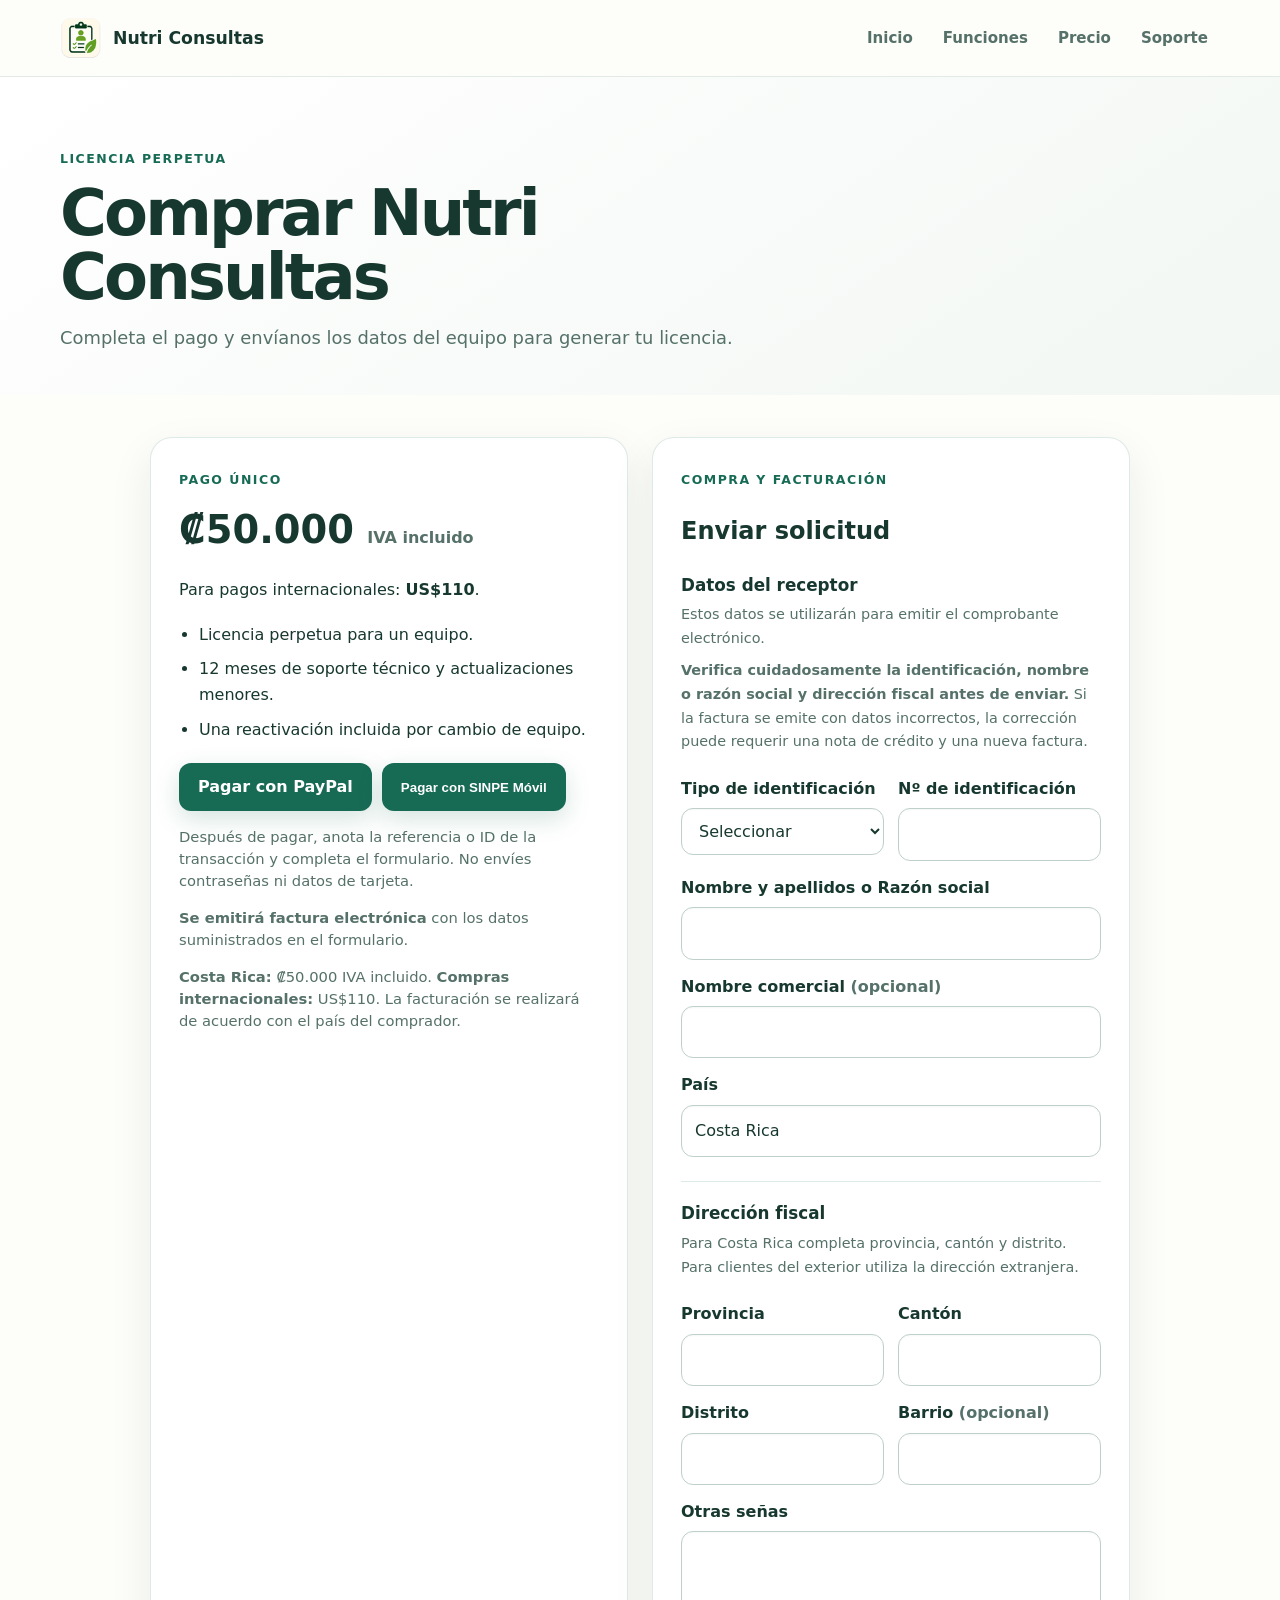
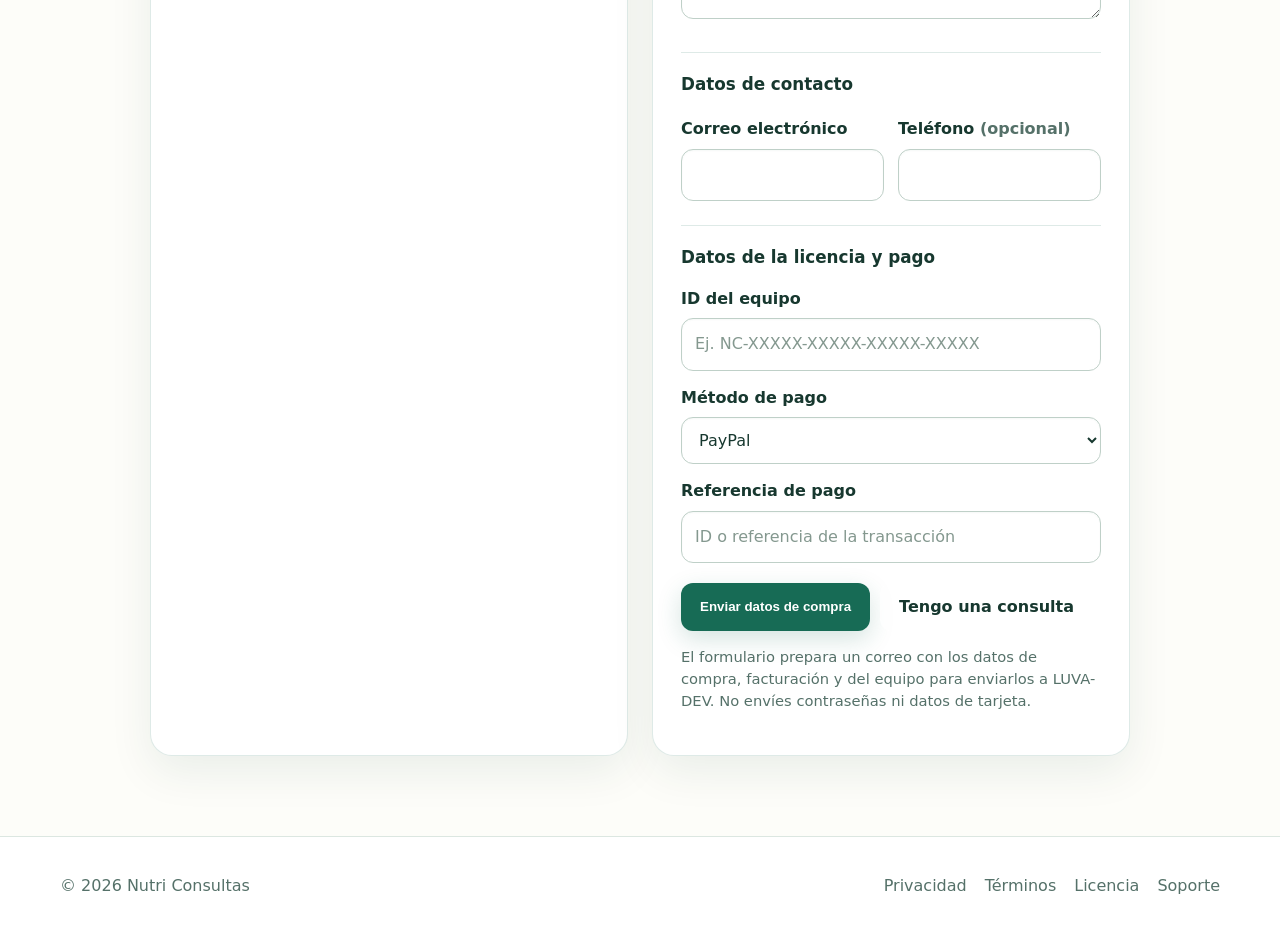
==== commit d484ff9d: "Match SINPE button styling with PayPal" ====
--- a/comprar.html
+++ b/comprar.html
@@ -64,7 +64,7 @@
     </ul>
     <div class="purchase-actions">
       <a class="btn" href="https://paypal.me/luvadev" target="_blank" rel="noopener noreferrer">Pagar con PayPal</a>
-      <button class="btn secondary" type="button" id="openSinpe">Pagar con SINPE Móvil</button>
+      <button class="btn" type="button" id="openSinpe">Pagar con SINPE Móvil</button>
     </div>
     <p class="purchase-note">Después de pagar, anota la referencia o ID de la transacción y completa el formulario. No envíes contraseñas ni datos de tarjeta.</p>
     <p class="purchase-note"><strong>Se emitirá factura electrónica</strong> con los datos suministrados en el formulario.</p>
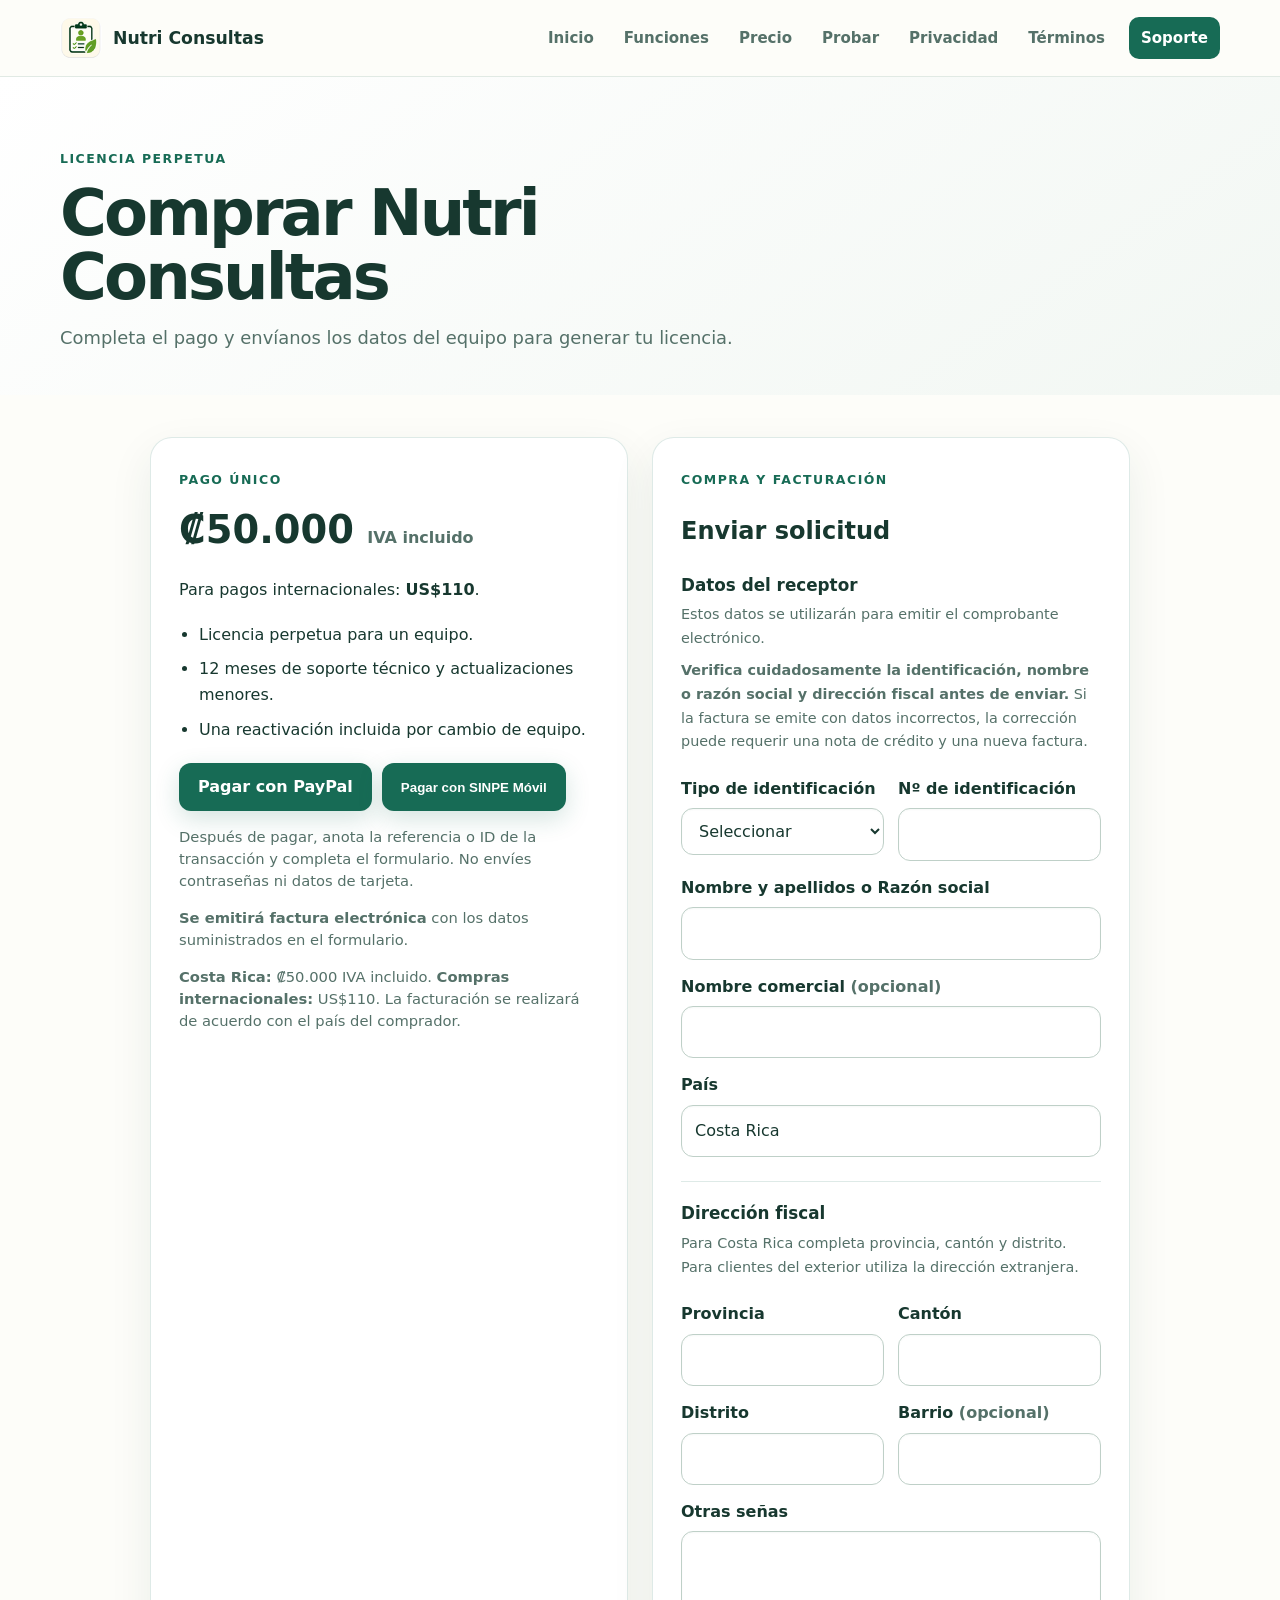
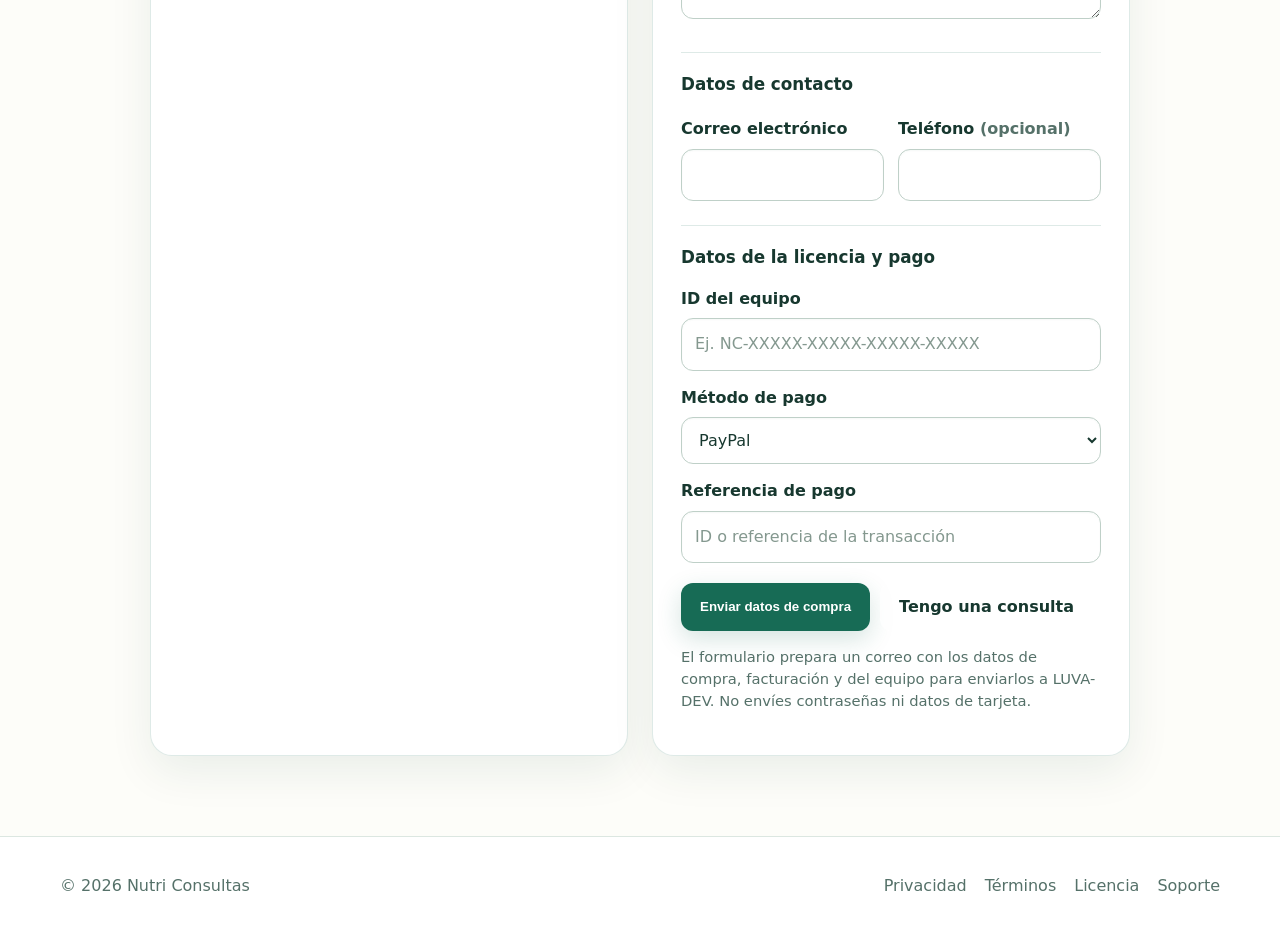
==== commit 6fdd7f33: "Unify purchase page navigation with homepage" ====
--- a/comprar.html
+++ b/comprar.html
@@ -49,7 +49,7 @@
   </style>
 </head>
 <body>
-<header class="site-header"><div class="container nav"><a class="brand" href="index.html"><img src="assets/nutri_consultas_64x64.png" alt=""><span>Nutri Consultas</span></a><nav class="nav-links" aria-label="Navegación principal"><a href="index.html">Inicio</a><a href="index.html#funciones">Funciones</a><a href="index.html#precio">Precio</a><a href="soporte.html">Soporte</a></nav></div></header>
+<header class="site-header"><div class="container nav"><a class="brand" href="index.html"><img src="assets/nutri_consultas_64x64.png" alt=""><span>Nutri Consultas</span></a><nav class="nav-links" aria-label="Navegación principal"><a href="index.html">Inicio</a><a href="index.html#funciones">Funciones</a><a href="index.html#precio">Precio</a><a href="index.html#prueba">Probar</a><a href="privacidad.html">Privacidad</a><a href="terminos.html">Términos</a><a class="nav-cta" href="soporte.html">Soporte</a></nav></div></header>
 <main>
 <section class="page-hero"><div class="container"><span class="eyebrow">Licencia perpetua</span><h1>Comprar Nutri Consultas</h1><p>Completa el pago y envíanos los datos del equipo para generar tu licencia.</p></div></section>
 <section class="page-content"><div class="container purchase-wrap">
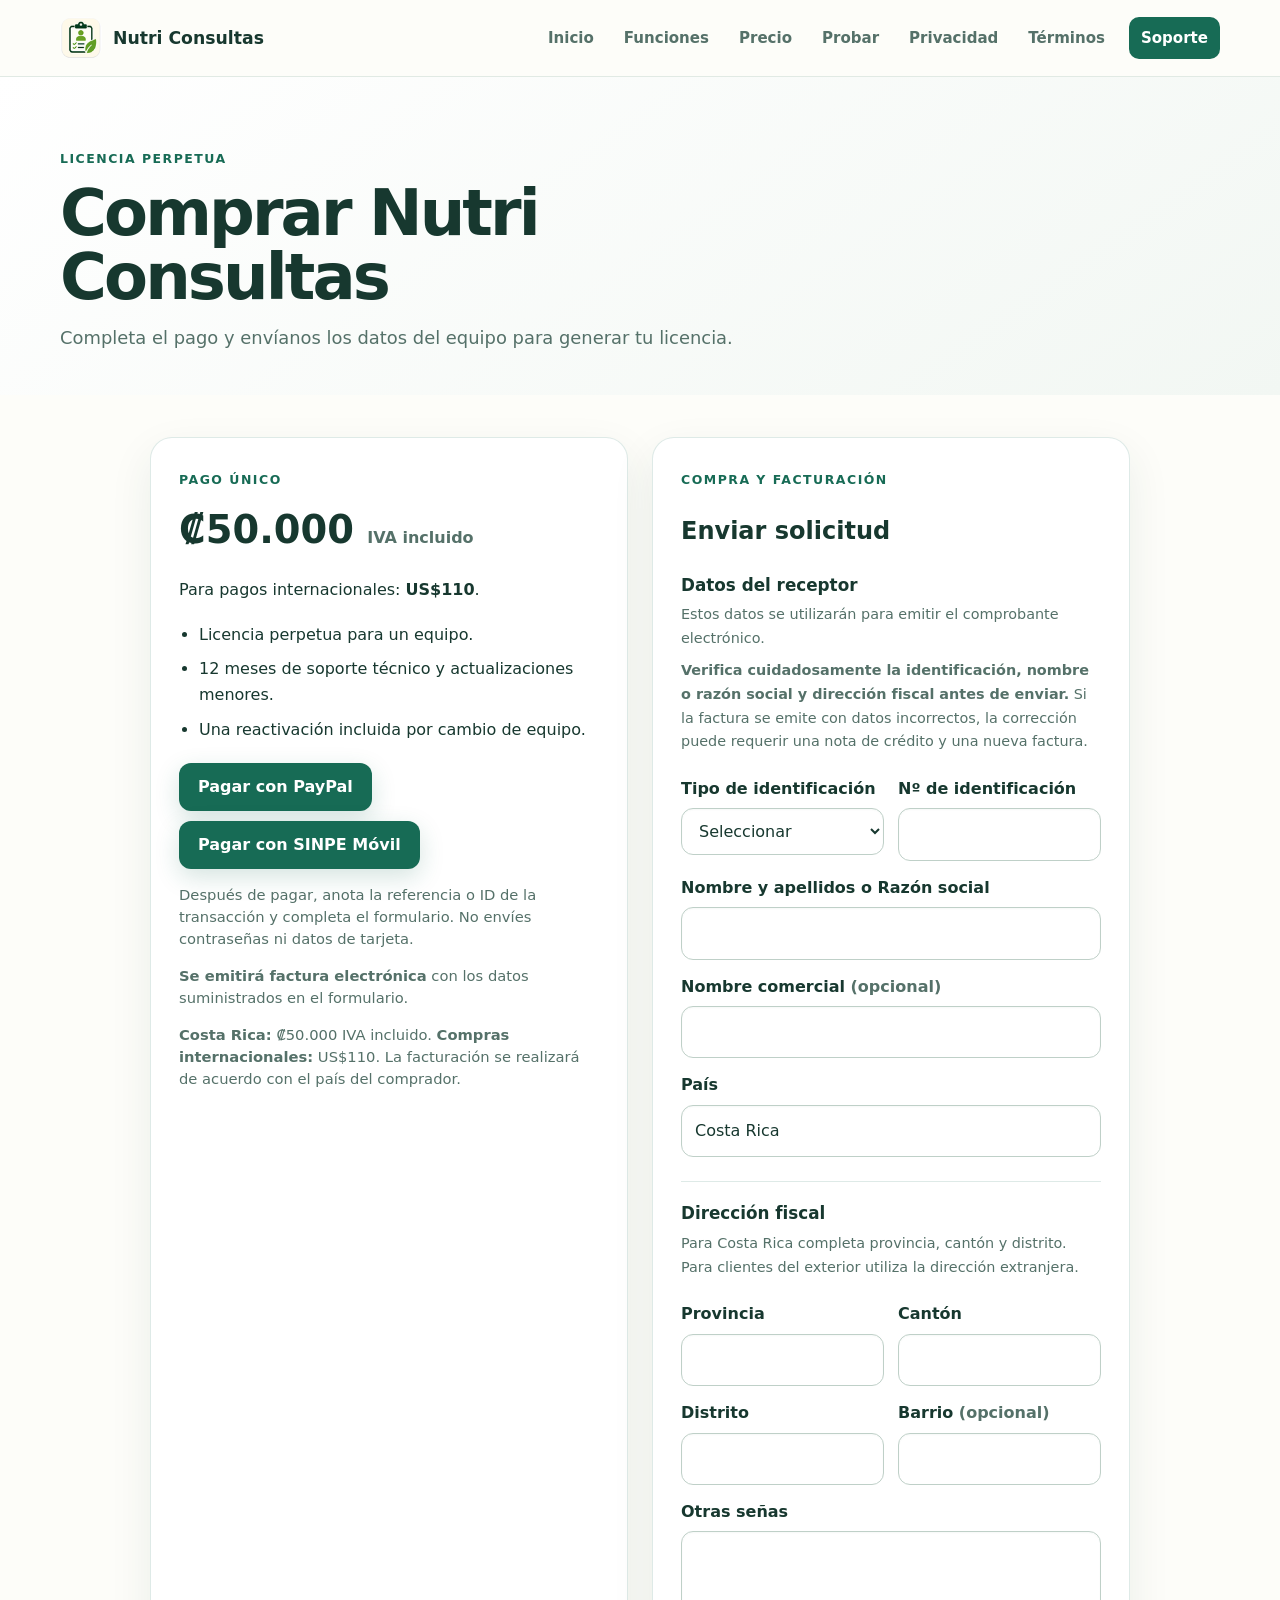
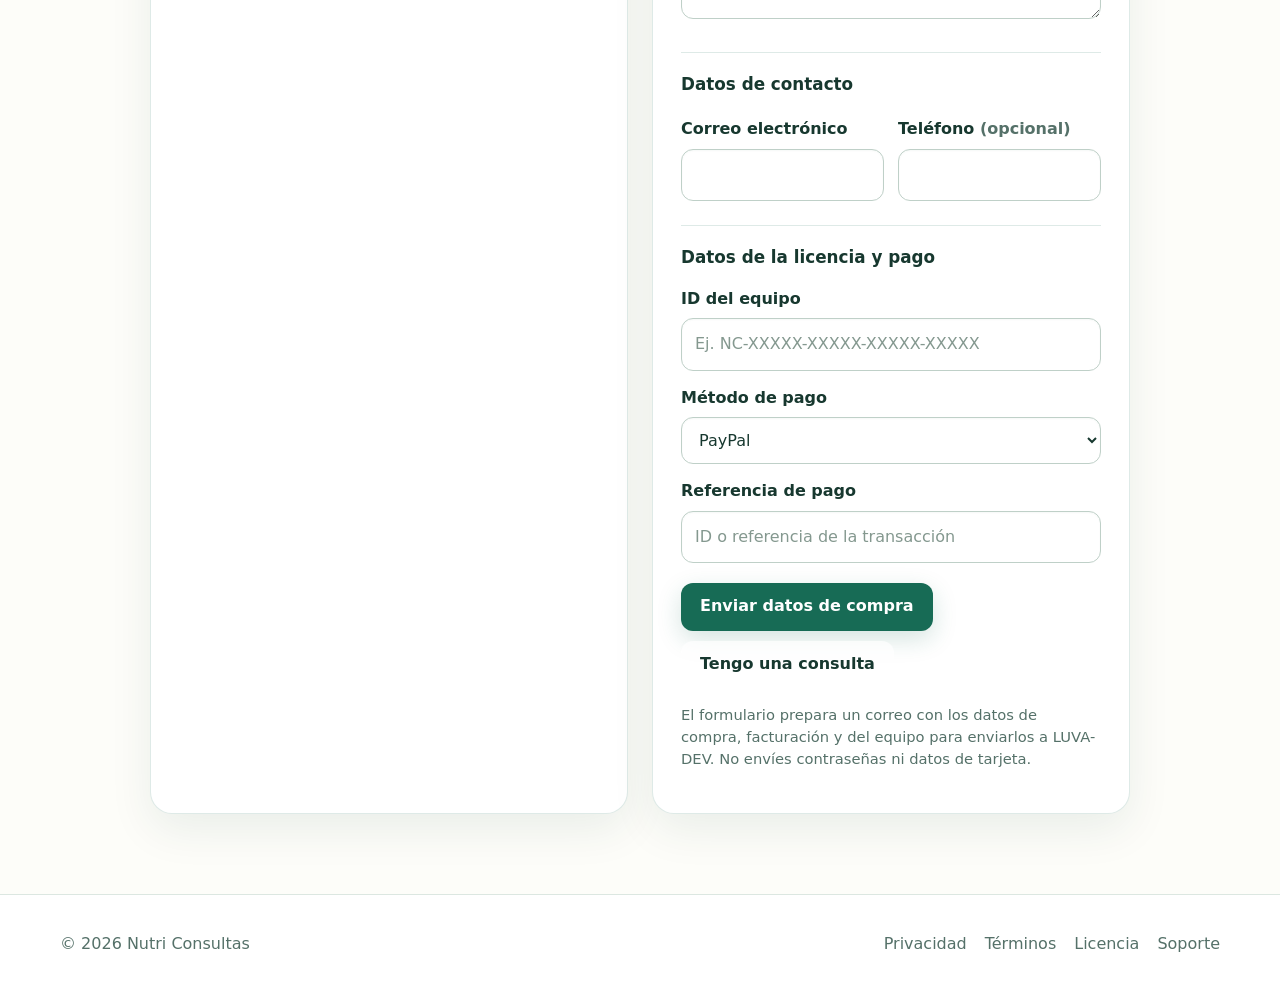
==== commit dded251c: "Unify PayPal and SINPE payment button typography" ====
--- a/comprar.html
+++ b/comprar.html
@@ -35,7 +35,7 @@
     .form-section h3{margin:0 0 4px;font-size:1.05rem}
     .form-section p{margin:0 0 8px;color:var(--ink-soft);font-size:.9rem}
     .foreign-fields[hidden],.cr-fields[hidden]{display:none}
-    .purchase-actions{display:flex;gap:10px;flex-wrap:wrap;margin-top:20px}.purchase-actions .btn{border:0;cursor:pointer}
+    .purchase-actions{display:flex;gap:10px;flex-wrap:wrap;margin-top:20px}.purchase-actions .btn{border:0;cursor:pointer;font-family:inherit;font-size:1rem;font-weight:780;line-height:1.3;appearance:none;-webkit-appearance:none}
     .purchase-note{font-size:.92rem;color:var(--ink-soft);line-height:1.5}
     .sinpe-dialog{width:min(440px,calc(100vw - 32px));max-height:calc(100dvh - 32px);overflow:auto;box-sizing:border-box;padding:28px;border:1px solid rgba(23,107,85,.22);border-radius:22px;background:var(--surface,#fff);color:var(--ink);box-shadow:0 24px 90px rgba(0,0,0,.3)}
     .sinpe-dialog::backdrop{background:rgba(5,20,16,.72)}
